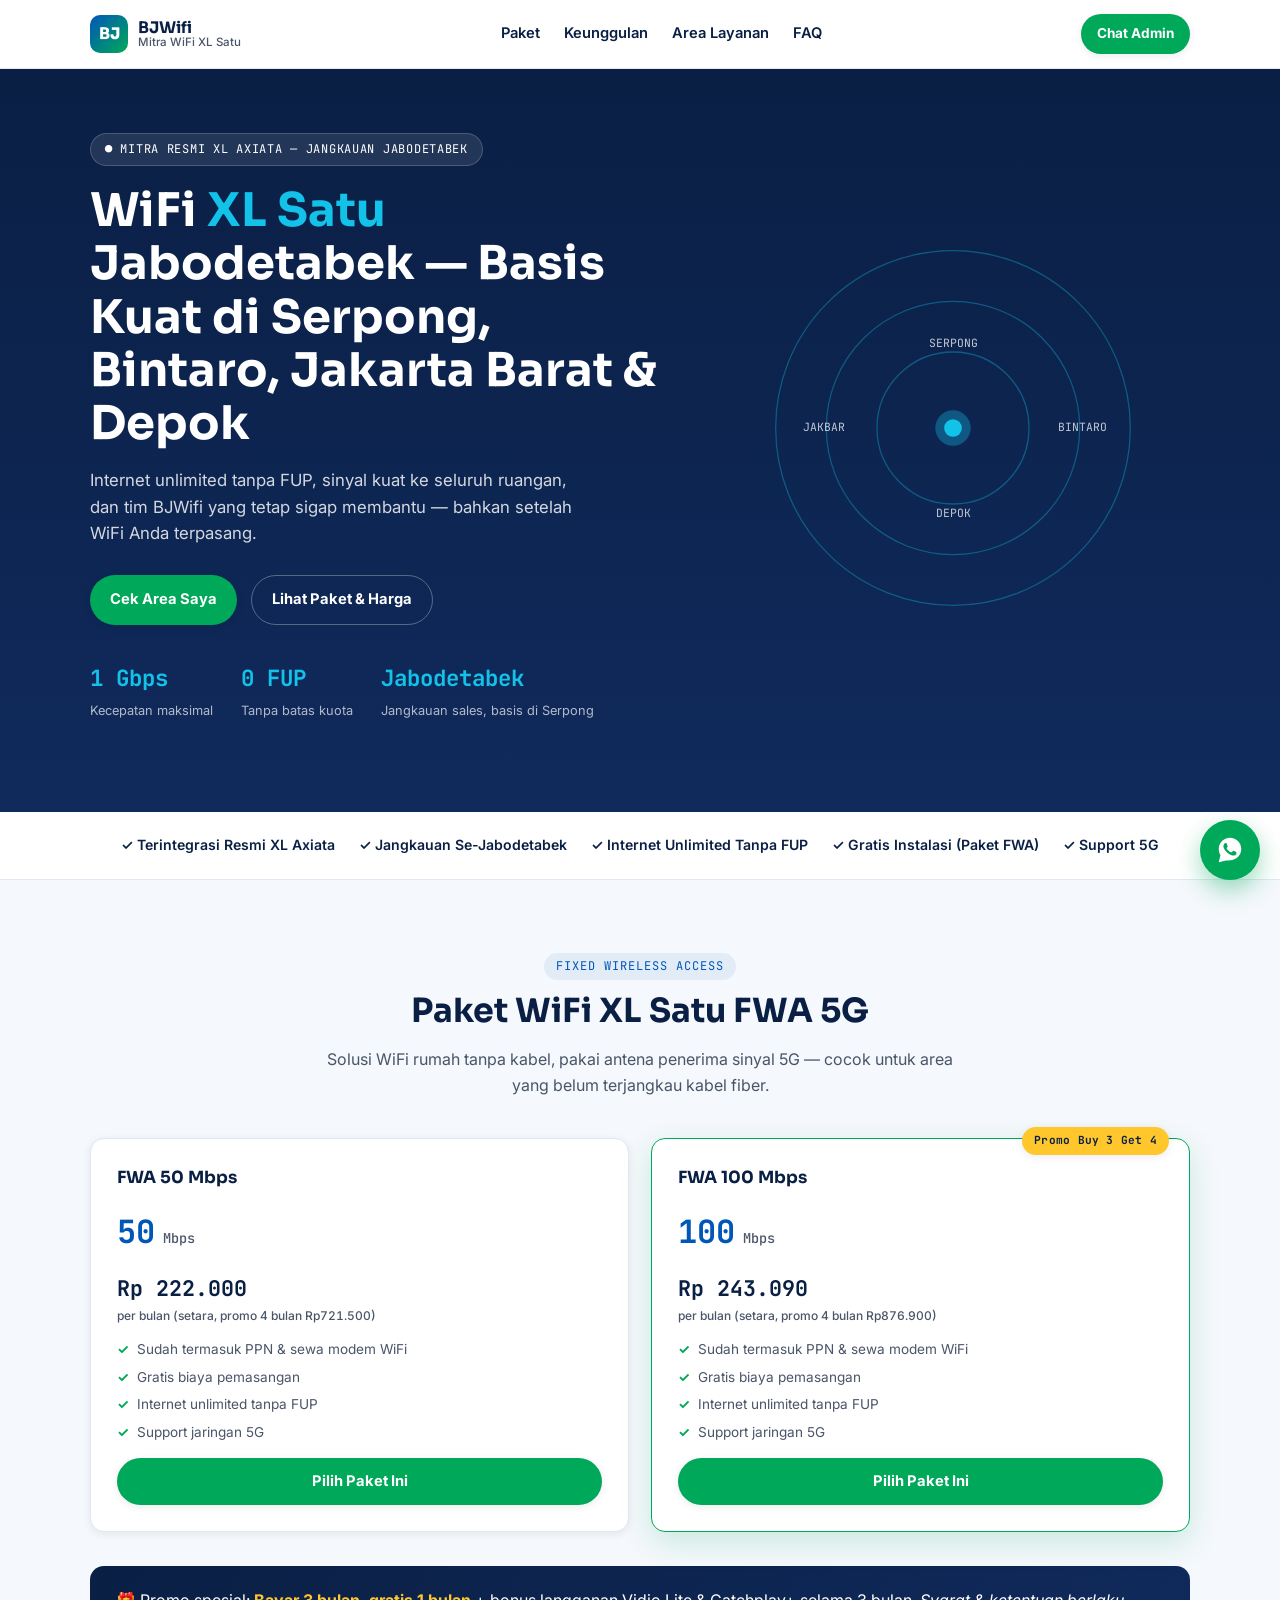
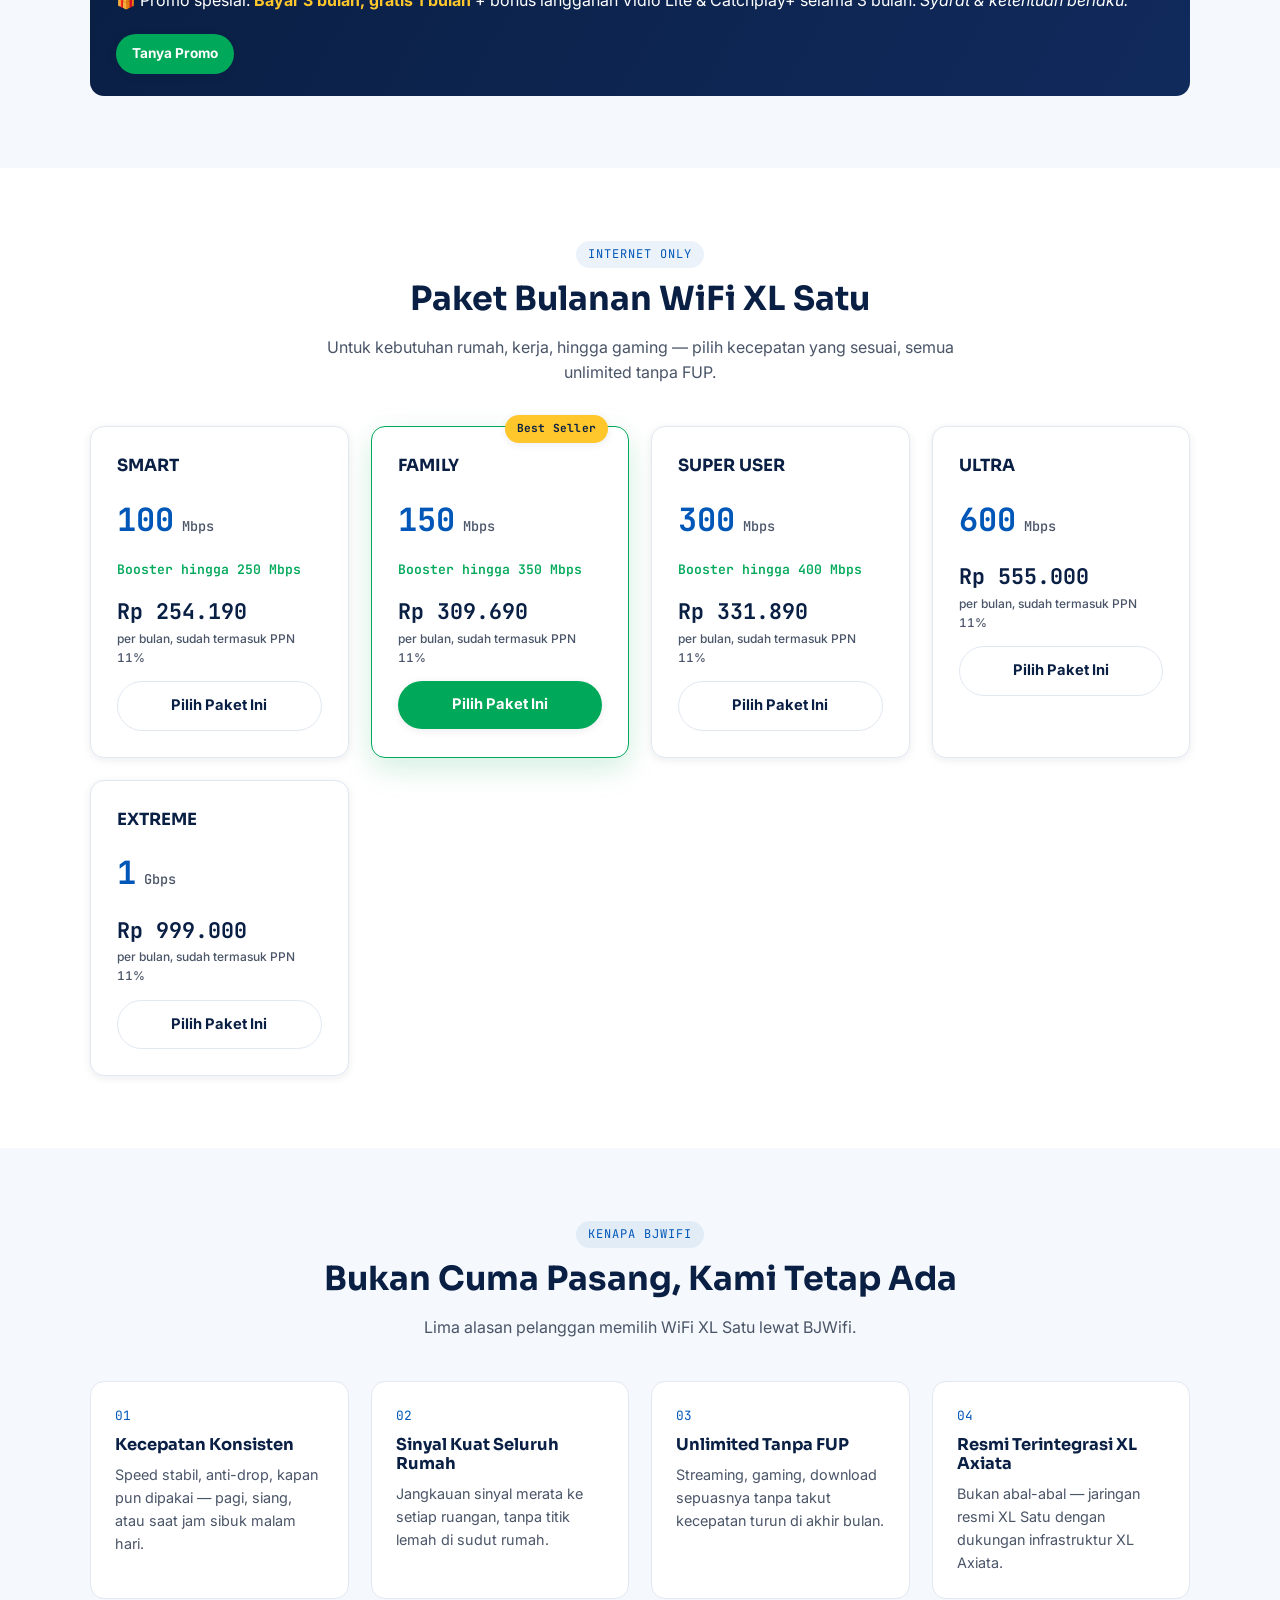
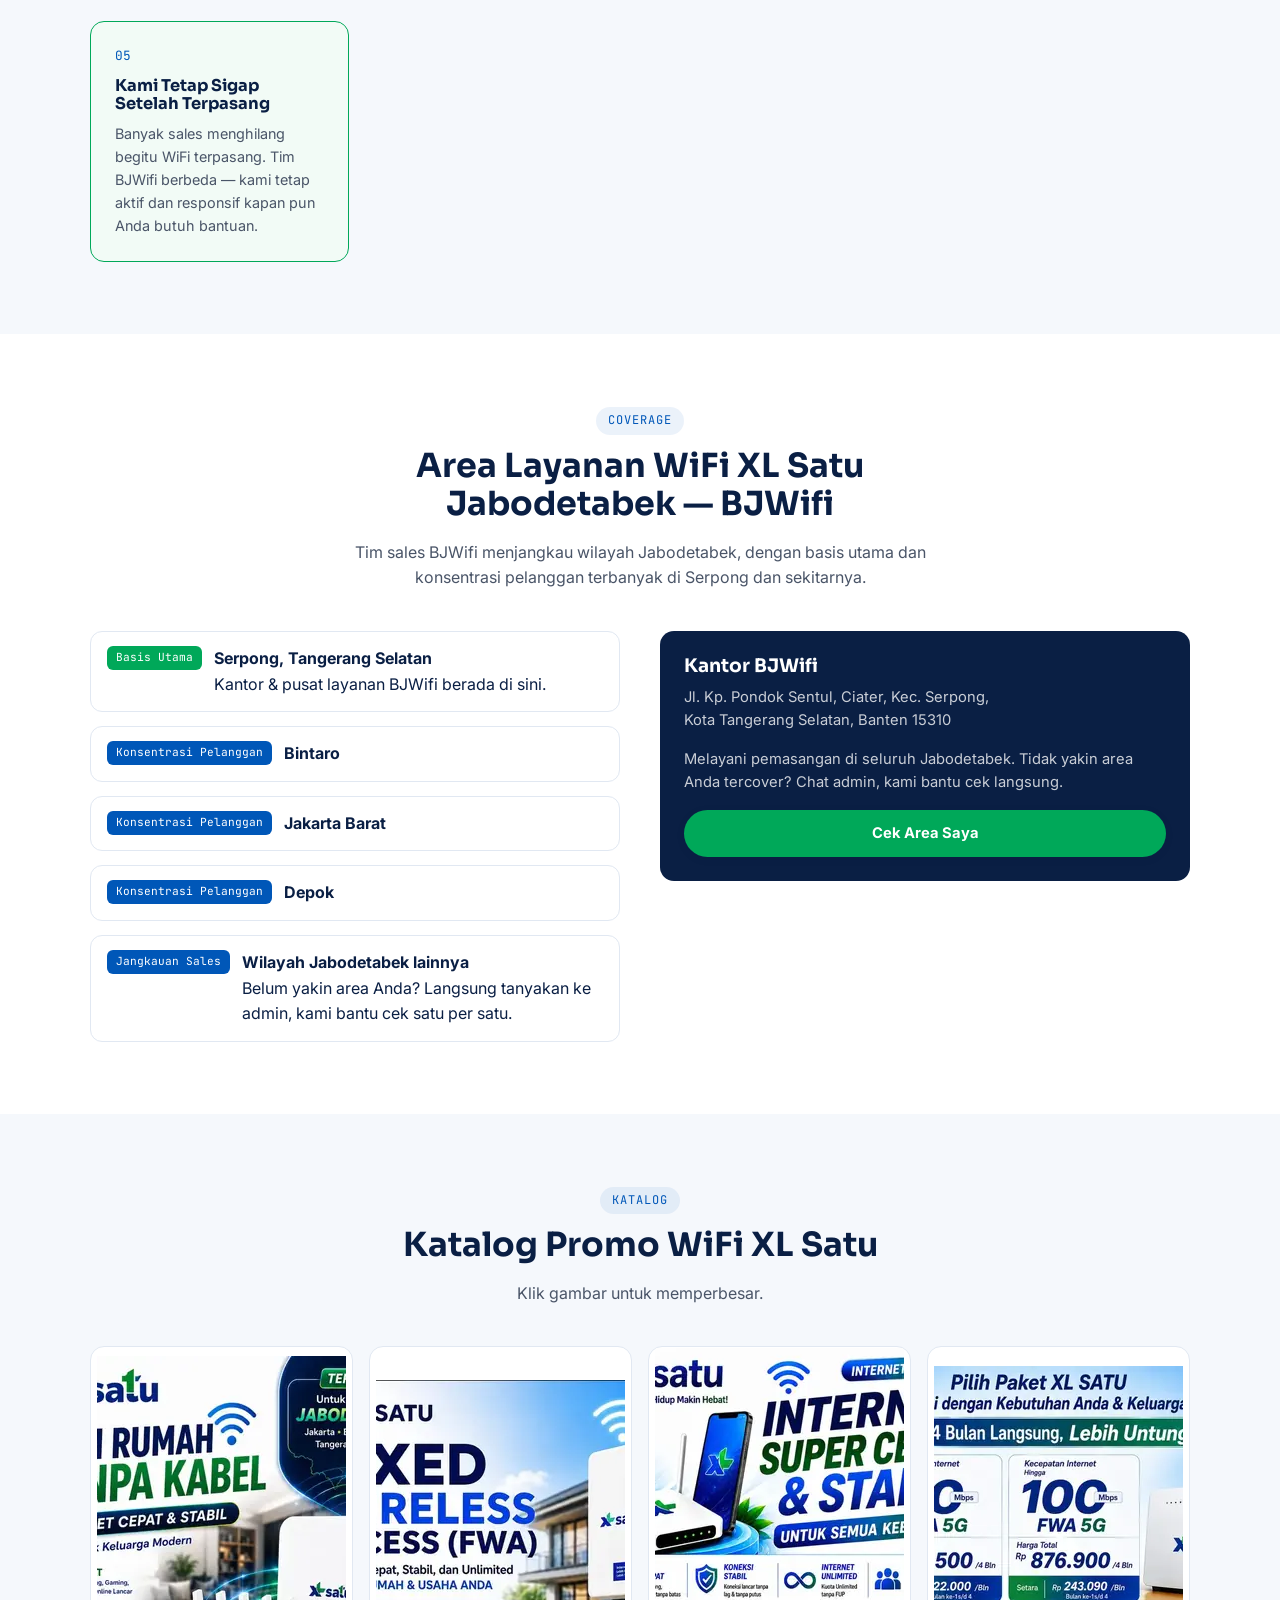
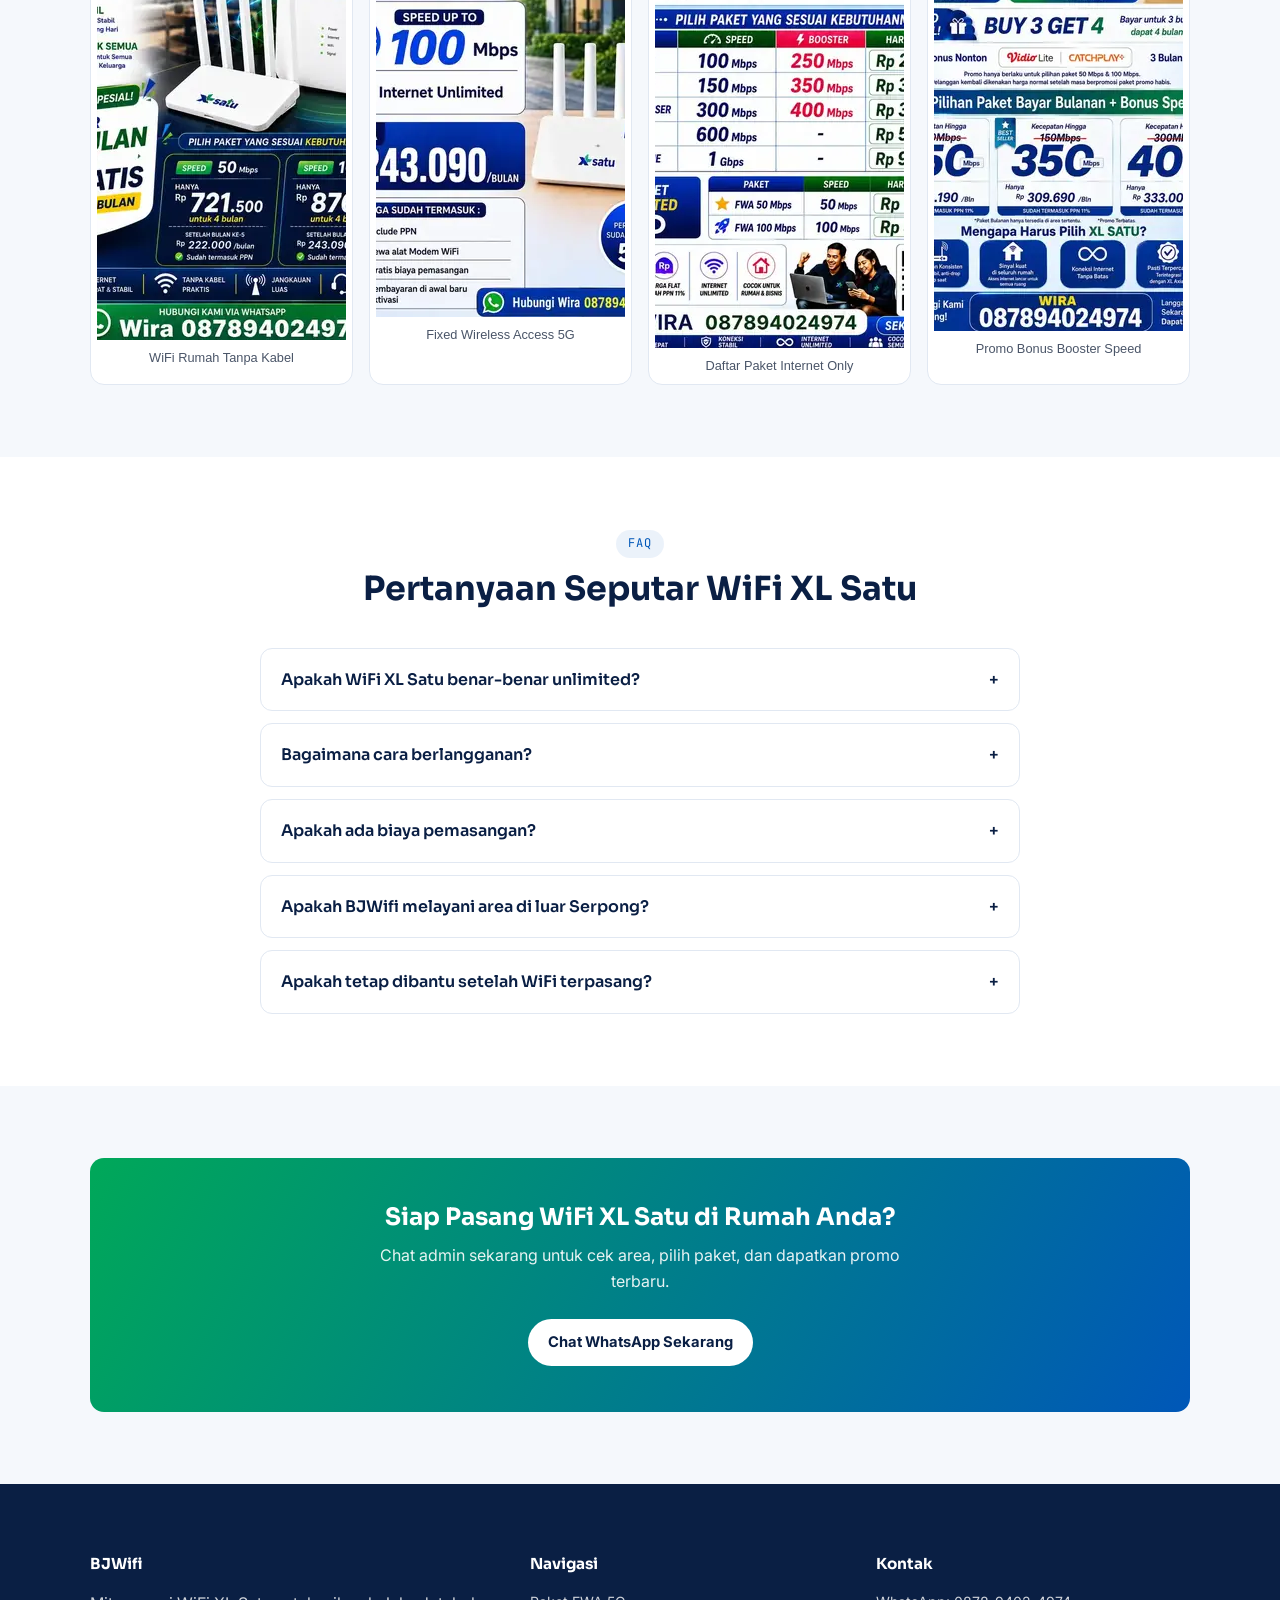
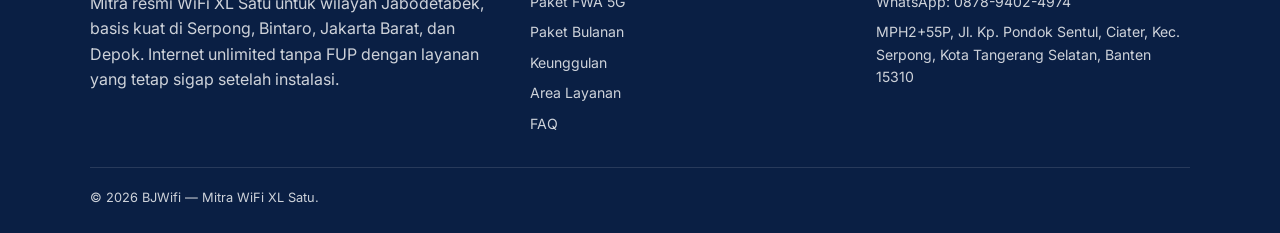
==== index.html @ 4e4ac4fa "Initial deploy to GitHub Pages" ====
<!DOCTYPE html>
<html lang="id">
<head>
<meta charset="UTF-8">
<meta name="viewport" content="width=device-width, initial-scale=1.0, viewport-fit=cover">
<title>WiFi XL Satu Jabodetabek | BJWifi Resmi - Serpong, Bintaro, Jakarta Barat, Depok</title>

<!-- PWA / Offline-first -->
<link rel="manifest" href="manifest.webmanifest">
<meta name="theme-color" content="#0A1F44">
<link rel="icon" href="favicon.ico" sizes="any">
<link rel="apple-touch-icon" href="assets/img/icons/apple-touch-icon.png">
<meta name="mobile-web-app-capable" content="yes">
<meta name="apple-mobile-web-app-capable" content="yes">
<meta name="apple-mobile-web-app-status-bar-style" content="black-translucent">
<meta name="apple-mobile-web-app-title" content="BJWifi">
<meta name="description" content="Pasang WiFi XL Satu resmi se-Jabodetabek, basis kuat di Serpong, Bintaro, Jakarta Barat & Depok. Internet unlimited tanpa FUP, gratis instalasi, mulai Rp222rb/bulan. Chat admin sekarang.">
<link rel="canonical" href="https://TODO-ISI-DOMAIN-ANDA.id/">

<!-- Open Graph -->
<meta property="og:type" content="website">
<meta property="og:title" content="WiFi XL Satu Jabodetabek | BJWifi Resmi">
<meta property="og:description" content="Internet rumah XL Satu unlimited tanpa FUP, sinyal kuat, gratis instalasi. Mitra resmi melayani Jabodetabek, basis kuat di Serpong, Bintaro, Jakarta Barat & Depok.">
<meta property="og:url" content="https://TODO-ISI-DOMAIN-ANDA.id/">
<meta property="og:image" content="https://TODO-ISI-DOMAIN-ANDA.id/assets/img/produk/wifi-rumah-tanpa-kabel.webp">
<meta property="og:locale" content="id_ID">
<meta name="twitter:card" content="summary_large_image">

<link rel="preconnect" href="https://fonts.googleapis.com">
<link rel="preconnect" href="https://fonts.gstatic.com" crossorigin>
<link href="https://fonts.googleapis.com/css2?family=Sora:wght@600;700;800&family=Inter:wght@400;500;600;700&family=JetBrains+Mono:wght@500;700&display=swap" rel="stylesheet">
<link rel="stylesheet" href="assets/css/style.css">

<!-- JSON-LD: LocalBusiness -->
<script type="application/ld+json">
{
  "@context": "https://schema.org",
  "@type": "LocalBusiness",
  "name": "BJWifi - WiFi XL Satu",
  "image": "https://TODO-ISI-DOMAIN-ANDA.id/assets/img/produk/wifi-rumah-tanpa-kabel.webp",
  "telephone": "+6287894024974",
  "priceRange": "Rp222.000 - Rp999.000",
  "address": {
    "@type": "PostalAddress",
    "streetAddress": "Jl. Kp. Pondok Sentul, Ciater, Kec. Serpong",
    "addressLocality": "Kota Tangerang Selatan",
    "addressRegion": "Banten",
    "postalCode": "15310",
    "addressCountry": "ID"
  },
  "areaServed": ["Jabodetabek", "Serpong", "Bintaro", "Jakarta Barat", "Depok"],
  "url": "https://TODO-ISI-DOMAIN-ANDA.id/"
}
</script>

<!-- JSON-LD: FAQPage -->
<script type="application/ld+json">
{
  "@context": "https://schema.org",
  "@type": "FAQPage",
  "mainEntity": [
    {
      "@type": "Question",
      "name": "Apakah WiFi XL Satu benar-benar unlimited?",
      "acceptedAnswer": { "@type": "Answer", "text": "Ya, semua paket WiFi XL Satu dari BJWifi tidak memiliki batasan kuota (FUP). Kecepatan tetap konsisten dari awal sampai akhir bulan." }
    },
    {
      "@type": "Question",
      "name": "Bagaimana cara berlangganan WiFi XL Satu di BJWifi?",
      "acceptedAnswer": { "@type": "Answer", "text": "Cukup klik tombol WhatsApp di halaman ini, admin kami akan bantu cek ketersediaan area dan proses pendaftaran sampai jadwal instalasi." }
    },
    {
      "@type": "Question",
      "name": "Apakah ada biaya pemasangan?",
      "acceptedAnswer": { "@type": "Answer", "text": "Untuk paket FWA 5G, biaya instalasi sudah gratis dan termasuk sewa modem WiFi. Untuk paket bulanan lainnya, silakan tanyakan promo terbaru ke admin." }
    },
    {
      "@type": "Question",
      "name": "Apakah BJWifi melayani area di luar Serpong?",
      "acceptedAnswer": { "@type": "Answer", "text": "Ya, tim sales BJWifi menjangkau wilayah Jabodetabek, dengan konsentrasi pelanggan terbanyak di Serpong, Bintaro, Jakarta Barat, dan Depok." }
    },
    {
      "@type": "Question",
      "name": "Apakah BJWifi tetap membantu setelah WiFi terpasang?",
      "acceptedAnswer": { "@type": "Answer", "text": "Ya. Berbeda dari kebiasaan umum di industri ini, tim BJWifi tetap aktif dan sigap merespons pelanggan meskipun WiFi sudah terpasang dan aktif." }
    }
  ]
}
</script>
</head>
<body>
<a href="#paket" class="skip-link">Langsung ke pilihan paket</a>

<header class="site-header">
  <div class="container header-inner">
    <a href="#top" class="brand">
      <span class="brand-mark">BJ</span>
      <span class="brand-text">BJWifi<small>Mitra WiFi XL Satu</small></span>
    </a>
    <nav class="main-nav" id="mainNav" aria-label="Navigasi utama">
      <button type="button" class="nav-close" id="navClose" aria-label="Tutup menu">✕</button>
      <a href="#paket">Paket</a>
      <a href="#keunggulan">Keunggulan</a>
      <a href="#area">Area Layanan</a>
      <a href="#faq">FAQ</a>
      <a class="btn btn-primary btn-sm nav-cta" href="https://wa.me/6287894024974?text=Halo%20Admin%20BJWifi%2C%20saya%20mau%20tanya-tanya%20tentang%20WiFi%20XL%20Satu" target="_blank" rel="noopener">Chat Admin</a>
    </nav>
    <a class="btn btn-primary btn-sm header-cta" href="https://wa.me/6287894024974?text=Halo%20Admin%20BJWifi%2C%20saya%20mau%20tanya-tanya%20tentang%20WiFi%20XL%20Satu" target="_blank" rel="noopener">Chat Admin</a>
    <button type="button" class="nav-toggle" id="navToggle" aria-expanded="false" aria-controls="mainNav" aria-label="Buka menu navigasi">
      <span></span><span></span><span></span>
    </button>
  </div>
  <div class="nav-backdrop" id="navBackdrop"></div>
</header>

<main id="top">

  <!-- HERO -->
  <section class="hero">
    <div class="container hero-grid">
      <div>
        <span class="hero-badge">● Mitra Resmi XL Axiata — Jangkauan Jabodetabek</span>
        <h1>WiFi <span>XL Satu</span> Jabodetabek — Basis Kuat di Serpong, Bintaro, Jakarta Barat & Depok</h1>
        <p class="lead">Internet unlimited tanpa FUP, sinyal kuat ke seluruh ruangan, dan tim BJWifi yang tetap sigap membantu — bahkan setelah WiFi Anda terpasang.</p>
        <div class="hero-cta">
          <a class="btn btn-primary" href="https://wa.me/6287894024974?text=Halo%20Admin%2C%20saya%20mau%20cek%20apakah%20alamat%20saya%20tercover%20WiFi%20XL%20Satu.%20Alamat%20saya%3A%20" target="_blank" rel="noopener">Cek Area Saya</a>
          <a class="btn btn-ghost" style="color:#fff; border-color:rgba(255,255,255,.3)" href="#paket">Lihat Paket &amp; Harga</a>
        </div>
        <div class="hero-stats">
          <div class="hero-stat"><b class="readout">1 Gbps</b><span>Kecepatan maksimal</span></div>
          <div class="hero-stat"><b class="readout">0 FUP</b><span>Tanpa batas kuota</span></div>
          <div class="hero-stat"><b class="readout">Jabodetabek</b><span>Jangkauan sales, basis di Serpong</span></div>
        </div>
      </div>
      <div class="radar-wrap" aria-hidden="true">
        <svg class="radar" viewBox="0 0 300 300">
          <circle class="ring" cx="150" cy="150" r="60"></circle>
          <circle class="ring" cx="150" cy="150" r="100"></circle>
          <circle class="ring" cx="150" cy="150" r="140"></circle>
          <circle class="pulse" cx="150" cy="150" r="14"></circle>
          <circle class="pulse delay" cx="150" cy="150" r="14"></circle>
          <circle class="dot" cx="150" cy="150" r="7"></circle>
          <text x="150" y="86" text-anchor="middle">SERPONG</text>
          <text x="252" y="152" text-anchor="middle">BINTARO</text>
          <text x="150" y="220" text-anchor="middle">DEPOK</text>
          <text x="48" y="152" text-anchor="middle">JAKBAR</text>
        </svg>
      </div>
    </div>
  </section>

  <!-- TRUST BAR -->
  <div class="trust-bar">
    <div class="container trust-inner">
      <div class="trust-item">✓ Terintegrasi Resmi XL Axiata</div>
      <div class="trust-item">✓ Jangkauan Se-Jabodetabek</div>
      <div class="trust-item">✓ Internet Unlimited Tanpa FUP</div>
      <div class="trust-item">✓ Gratis Instalasi (Paket FWA)</div>
      <div class="trust-item">✓ Support 5G</div>
    </div>
  </div>

  <!-- PAKET FWA -->
  <section class="section" id="paket">
    <div class="container">
      <div class="section-head">
        <span class="eyebrow">Fixed Wireless Access</span>
        <h2>Paket WiFi XL Satu FWA 5G</h2>
        <p>Solusi WiFi rumah tanpa kabel, pakai antena penerima sinyal 5G — cocok untuk area yang belum terjangkau kabel fiber.</p>
      </div>

      <div class="pkg-grid">
        <article class="pkg-card">
          <span class="pkg-name">FWA 50 Mbps</span>
          <div class="pkg-speed readout">50<small> Mbps</small></div>
          <div class="pkg-price readout">Rp 222.000<small>per bulan (setara, promo 4 bulan Rp721.500)</small></div>
          <ul class="pkg-list">
            <li>Sudah termasuk PPN & sewa modem WiFi</li>
            <li>Gratis biaya pemasangan</li>
            <li>Internet unlimited tanpa FUP</li>
            <li>Support jaringan 5G</li>
          </ul>
          <a class="btn btn-primary btn-block" href="https://wa.me/6287894024974?text=Halo%20Admin%2C%20bisa%20tau%20lebih%20lanjut%20tentang%20paket%20FWA%2050%20Mbps%20WiFi%20XL%20Satu%3F" target="_blank" rel="noopener">Pilih Paket Ini</a>
        </article>

        <article class="pkg-card featured">
          <span class="badge">Promo Buy 3 Get 4</span>
          <span class="pkg-name">FWA 100 Mbps</span>
          <div class="pkg-speed readout">100<small> Mbps</small></div>
          <div class="pkg-price readout">Rp 243.090<small>per bulan (setara, promo 4 bulan Rp876.900)</small></div>
          <ul class="pkg-list">
            <li>Sudah termasuk PPN & sewa modem WiFi</li>
            <li>Gratis biaya pemasangan</li>
            <li>Internet unlimited tanpa FUP</li>
            <li>Support jaringan 5G</li>
          </ul>
          <a class="btn btn-primary btn-block" href="https://wa.me/6287894024974?text=Halo%20Admin%2C%20bisa%20tau%20lebih%20lanjut%20tentang%20paket%20FWA%20100%20Mbps%20WiFi%20XL%20Satu%3F" target="_blank" rel="noopener">Pilih Paket Ini</a>
        </article>
      </div>

      <div class="promo-strip">
        <div class="promo-text">🎁 Promo spesial: <b>Bayar 3 bulan, gratis 1 bulan</b> + bonus langganan Vidio Lite &amp; Catchplay+ selama 3 bulan. <em>Syarat & ketentuan berlaku.</em></div>
        <a class="btn btn-primary btn-sm" href="https://wa.me/6287894024974?text=Halo%20Admin%2C%20saya%20mau%20tanya%20soal%20promo%20Buy%203%20Get%204%20WiFi%20XL%20Satu" target="_blank" rel="noopener">Tanya Promo</a>
      </div>
    </div>
  </section>

  <!-- PAKET BULANAN -->
  <section class="section" style="background:#fff" id="paket-bulanan">
    <div class="container">
      <div class="section-head">
        <span class="eyebrow">Internet Only</span>
        <h2>Paket Bulanan WiFi XL Satu</h2>
        <p>Untuk kebutuhan rumah, kerja, hingga gaming — pilih kecepatan yang sesuai, semua unlimited tanpa FUP.</p>
      </div>

      <div class="pkg-grid">
        <article class="pkg-card">
          <span class="pkg-name">SMART</span>
          <div class="pkg-speed readout">100<small> Mbps</small></div>
          <div class="pkg-booster readout">Booster hingga 250 Mbps</div>
          <div class="pkg-price readout">Rp 254.190<small>per bulan, sudah termasuk PPN 11%</small></div>
          <a class="btn btn-ghost btn-block" href="https://wa.me/6287894024974?text=Halo%20Admin%2C%20bisa%20tau%20lebih%20lanjut%20tentang%20paket%20SMART%20100%20Mbps%20WiFi%20XL%20Satu%3F" target="_blank" rel="noopener">Pilih Paket Ini</a>
        </article>

        <article class="pkg-card featured">
          <span class="badge">Best Seller</span>
          <span class="pkg-name">FAMILY</span>
          <div class="pkg-speed readout">150<small> Mbps</small></div>
          <div class="pkg-booster readout">Booster hingga 350 Mbps</div>
          <div class="pkg-price readout">Rp 309.690<small>per bulan, sudah termasuk PPN 11%</small></div>
          <a class="btn btn-primary btn-block" href="https://wa.me/6287894024974?text=Halo%20Admin%2C%20bisa%20tau%20lebih%20lanjut%20tentang%20paket%20FAMILY%20150%20Mbps%20WiFi%20XL%20Satu%3F" target="_blank" rel="noopener">Pilih Paket Ini</a>
        </article>

        <article class="pkg-card">
          <span class="pkg-name">SUPER USER</span>
          <div class="pkg-speed readout">300<small> Mbps</small></div>
          <div class="pkg-booster readout">Booster hingga 400 Mbps</div>
          <div class="pkg-price readout">Rp 331.890<small>per bulan, sudah termasuk PPN 11%</small></div>
          <a class="btn btn-ghost btn-block" href="https://wa.me/6287894024974?text=Halo%20Admin%2C%20bisa%20tau%20lebih%20lanjut%20tentang%20paket%20SUPER%20USER%20300%20Mbps%20WiFi%20XL%20Satu%3F" target="_blank" rel="noopener">Pilih Paket Ini</a>
        </article>

        <article class="pkg-card">
          <span class="pkg-name">ULTRA</span>
          <div class="pkg-speed readout">600<small> Mbps</small></div>
          <div class="pkg-price readout">Rp 555.000<small>per bulan, sudah termasuk PPN 11%</small></div>
          <a class="btn btn-ghost btn-block" href="https://wa.me/6287894024974?text=Halo%20Admin%2C%20bisa%20tau%20lebih%20lanjut%20tentang%20paket%20ULTRA%20600%20Mbps%20WiFi%20XL%20Satu%3F" target="_blank" rel="noopener">Pilih Paket Ini</a>
        </article>

        <article class="pkg-card">
          <span class="pkg-name">EXTREME</span>
          <div class="pkg-speed readout">1<small> Gbps</small></div>
          <div class="pkg-price readout">Rp 999.000<small>per bulan, sudah termasuk PPN 11%</small></div>
          <a class="btn btn-ghost btn-block" href="https://wa.me/6287894024974?text=Halo%20Admin%2C%20bisa%20tau%20lebih%20lanjut%20tentang%20paket%20EXTREME%201%20Gbps%20WiFi%20XL%20Satu%3F" target="_blank" rel="noopener">Pilih Paket Ini</a>
        </article>
      </div>
    </div>
  </section>

  <!-- KEUNGGULAN -->
  <section class="section" id="keunggulan">
    <div class="container">
      <div class="section-head">
        <span class="eyebrow">Kenapa BJWifi</span>
        <h2>Bukan Cuma Pasang, Kami Tetap Ada</h2>
        <p>Lima alasan pelanggan memilih WiFi XL Satu lewat BJWifi.</p>
      </div>
      <div class="why-grid">
        <div class="why-card">
          <span class="why-num readout">01</span>
          <h3>Kecepatan Konsisten</h3>
          <p>Speed stabil, anti-drop, kapan pun dipakai — pagi, siang, atau saat jam sibuk malam hari.</p>
        </div>
        <div class="why-card">
          <span class="why-num readout">02</span>
          <h3>Sinyal Kuat Seluruh Rumah</h3>
          <p>Jangkauan sinyal merata ke setiap ruangan, tanpa titik lemah di sudut rumah.</p>
        </div>
        <div class="why-card">
          <span class="why-num readout">03</span>
          <h3>Unlimited Tanpa FUP</h3>
          <p>Streaming, gaming, download sepuasnya tanpa takut kecepatan turun di akhir bulan.</p>
        </div>
        <div class="why-card">
          <span class="why-num readout">04</span>
          <h3>Resmi Terintegrasi XL Axiata</h3>
          <p>Bukan abal-abal — jaringan resmi XL Satu dengan dukungan infrastruktur XL Axiata.</p>
        </div>
        <div class="why-card highlight">
          <span class="why-num readout">05</span>
          <h3>Kami Tetap Sigap Setelah Terpasang</h3>
          <p>Banyak sales menghilang begitu WiFi terpasang. Tim BJWifi berbeda — kami tetap aktif dan responsif kapan pun Anda butuh bantuan.</p>
        </div>
      </div>
    </div>
  </section>

  <!-- AREA LAYANAN -->
  <section class="section" style="background:#fff" id="area">
    <div class="container">
      <div class="section-head">
        <span class="eyebrow">Coverage</span>
        <h2>Area Layanan WiFi XL Satu Jabodetabek — BJWifi</h2>
        <p>Tim sales BJWifi menjangkau wilayah Jabodetabek, dengan basis utama dan konsentrasi pelanggan terbanyak di Serpong dan sekitarnya.</p>
      </div>
      <div class="coverage-wrap">
        <ul class="coverage-list">
          <li><span class="coverage-tag tag-primary">Basis Utama</span> <div><strong>Serpong, Tangerang Selatan</strong><br>Kantor & pusat layanan BJWifi berada di sini.</div></li>
          <li><span class="coverage-tag tag-expand">Konsentrasi Pelanggan</span> <div><strong>Bintaro</strong></div></li>
          <li><span class="coverage-tag tag-expand">Konsentrasi Pelanggan</span> <div><strong>Jakarta Barat</strong></div></li>
          <li><span class="coverage-tag tag-expand">Konsentrasi Pelanggan</span> <div><strong>Depok</strong></div></li>
          <li><span class="coverage-tag tag-expand">Jangkauan Sales</span> <div><strong>Wilayah Jabodetabek lainnya</strong><br>Belum yakin area Anda? Langsung tanyakan ke admin, kami bantu cek satu per satu.</div></li>
        </ul>
        <div class="office-card">
          <h3>Kantor BJWifi</h3>
          <p>Jl. Kp. Pondok Sentul, Ciater, Kec. Serpong,<br>Kota Tangerang Selatan, Banten 15310</p>
          <p>Melayani pemasangan di seluruh Jabodetabek. Tidak yakin area Anda tercover? Chat admin, kami bantu cek langsung.</p>
          <a class="btn btn-primary btn-block" href="https://wa.me/6287894024974?text=Halo%20Admin%2C%20saya%20mau%20cek%20apakah%20alamat%20saya%20tercover%20WiFi%20XL%20Satu.%20Alamat%20saya%3A%20" target="_blank" rel="noopener">Cek Area Saya</a>
        </div>
      </div>
    </div>
  </section>

  <!-- GALERI PROMO -->
  <section class="section" id="galeri">
    <div class="container">
      <div class="section-head">
        <span class="eyebrow">Katalog</span>
        <h2>Katalog Promo WiFi XL Satu</h2>
        <p>Klik gambar untuk memperbesar.</p>
      </div>
      <div class="gallery-grid">
        <button class="gallery-item" data-full="assets/img/produk/wifi-rumah-tanpa-kabel.webp">
          <img src="assets/img/produk/wifi-rumah-tanpa-kabel-400w.webp" srcset="assets/img/produk/wifi-rumah-tanpa-kabel-400w.webp 400w, assets/img/produk/wifi-rumah-tanpa-kabel.webp 800w" sizes="(max-width: 640px) 45vw, 260px" width="400" height="584" loading="lazy" decoding="async" alt="Promo WiFi rumah tanpa kabel XL Satu untuk area Jabodetabek">
          <div class="gallery-cap">WiFi Rumah Tanpa Kabel</div>
        </button>
        <button class="gallery-item" data-full="assets/img/produk/fwa-5g.webp">
          <img src="assets/img/produk/fwa-5g-400w.webp" srcset="assets/img/produk/fwa-5g-400w.webp 400w, assets/img/produk/fwa-5g.webp 800w" sizes="(max-width: 640px) 45vw, 260px" width="400" height="537" loading="lazy" decoding="async" alt="Paket Fixed Wireless Access 5G XL Satu kecepatan 100 Mbps">
          <div class="gallery-cap">Fixed Wireless Access 5G</div>
        </button>
        <button class="gallery-item" data-full="assets/img/produk/paket-internet-only.webp">
          <img src="assets/img/produk/paket-internet-only-400w.webp" srcset="assets/img/produk/paket-internet-only-400w.webp 400w, assets/img/produk/paket-internet-only.webp 800w" sizes="(max-width: 640px) 45vw, 260px" width="400" height="600" loading="lazy" decoding="async" alt="Daftar paket internet only XL Satu Smart Family Super User Ultra Extreme">
          <div class="gallery-cap">Daftar Paket Internet Only</div>
        </button>
        <button class="gallery-item" data-full="assets/img/produk/paket-bulanan-bonus-speed.webp">
          <img src="assets/img/produk/paket-bulanan-bonus-speed-400w.webp" srcset="assets/img/produk/paket-bulanan-bonus-speed-400w.webp 400w, assets/img/produk/paket-bulanan-bonus-speed.webp 800w" sizes="(max-width: 640px) 45vw, 260px" width="400" height="565" loading="lazy" decoding="async" alt="Promo paket bulanan XL Satu dengan bonus booster kecepatan">
          <div class="gallery-cap">Promo Bonus Booster Speed</div>
        </button>
      </div>
    </div>
  </section>

  <!-- FAQ -->
  <section class="section" style="background:#fff" id="faq">
    <div class="container">
      <div class="section-head">
        <span class="eyebrow">FAQ</span>
        <h2>Pertanyaan Seputar WiFi XL Satu</h2>
      </div>
      <div class="faq-list">
        <details class="faq-item">
          <summary class="faq-q">Apakah WiFi XL Satu benar-benar unlimited? <span class="icon">+</span></summary>
          <div class="faq-a">Ya, semua paket WiFi XL Satu dari BJWifi tidak memiliki batasan kuota (FUP). Kecepatan tetap konsisten dari awal sampai akhir masa aktif bulanan.</div>
        </details>
        <details class="faq-item">
          <summary class="faq-q">Bagaimana cara berlangganan? <span class="icon">+</span></summary>
          <div class="faq-a">Klik tombol WhatsApp di halaman ini, admin kami akan bantu cek ketersediaan area, jelaskan paket yang sesuai, sampai jadwalkan instalasi.</div>
        </details>
        <details class="faq-item">
          <summary class="faq-q">Apakah ada biaya pemasangan? <span class="icon">+</span></summary>
          <div class="faq-a">Untuk paket FWA 5G, biaya instalasi gratis dan sudah termasuk sewa modem WiFi. Untuk paket lain, tanyakan promo terbaru langsung ke admin.</div>
        </details>
        <details class="faq-item">
          <summary class="faq-q">Apakah BJWifi melayani area di luar Serpong? <span class="icon">+</span></summary>
          <div class="faq-a">Ya. Tim sales BJWifi menjangkau wilayah Jabodetabek, dengan konsentrasi pelanggan terbanyak di Serpong, Bintaro, Jakarta Barat, dan Depok. Untuk area lain, silakan konfirmasi ke admin agar kami cek ketersediaannya.</div>
        </details>
        <details class="faq-item">
          <summary class="faq-q">Apakah tetap dibantu setelah WiFi terpasang? <span class="icon">+</span></summary>
          <div class="faq-a">Tentu. Tim BJWifi tetap aktif dan sigap merespons kapan pun pelanggan butuh bantuan, meskipun WiFi sudah terpasang dan aktif lama.</div>
        </details>
      </div>
    </div>
  </section>

  <!-- FINAL CTA -->
  <section class="section">
    <div class="container">
      <div class="final-cta">
        <h2>Siap Pasang WiFi XL Satu di Rumah Anda?</h2>
        <p>Chat admin sekarang untuk cek area, pilih paket, dan dapatkan promo terbaru.</p>
        <a class="btn" style="background:#fff; color:var(--navy);" href="https://wa.me/6287894024974?text=Halo%20Admin%20BJWifi%2C%20saya%20mau%20tanya-tanya%20tentang%20WiFi%20XL%20Satu" target="_blank" rel="noopener">Chat WhatsApp Sekarang</a>
      </div>
    </div>
  </section>

</main>

<footer class="site-footer">
  <div class="container">
    <div class="footer-grid">
      <div>
        <h4>BJWifi</h4>
        <p>Mitra resmi WiFi XL Satu untuk wilayah Jabodetabek, basis kuat di Serpong, Bintaro, Jakarta Barat, dan Depok. Internet unlimited tanpa FUP dengan layanan yang tetap sigap setelah instalasi.</p>
      </div>
      <div>
        <h4>Navigasi</h4>
        <ul>
          <li><a href="#paket">Paket FWA 5G</a></li>
          <li><a href="#paket-bulanan">Paket Bulanan</a></li>
          <li><a href="#keunggulan">Keunggulan</a></li>
          <li><a href="#area">Area Layanan</a></li>
          <li><a href="#faq">FAQ</a></li>
        </ul>
      </div>
      <div>
        <h4>Kontak</h4>
        <ul>
          <li>WhatsApp: <a href="https://wa.me/6287894024974" target="_blank" rel="noopener">0878-9402-4974</a></li>
          <li>MPH2+55P, Jl. Kp. Pondok Sentul, Ciater, Kec. Serpong, Kota Tangerang Selatan, Banten 15310</li>
        </ul>
      </div>
    </div>
    <div class="footer-bottom">
      <span>© 2026 BJWifi — Mitra WiFi XL Satu.</span>
    </div>
  </div>
</footer>

<a class="fab-wa" href="https://wa.me/6287894024974?text=Halo%20Admin%20BJWifi%2C%20saya%20mau%20tanya-tanya%20tentang%20WiFi%20XL%20Satu" target="_blank" rel="noopener" aria-label="Chat WhatsApp BJWifi">
  <svg viewBox="0 0 32 32" width="30" height="30" aria-hidden="true" focusable="false">
    <path fill="currentColor" d="M16.004 3C9.377 3 4 8.373 4 15c0 2.373.66 4.59 1.81 6.48L4 29l7.72-1.77A11.93 11.93 0 0 0 16.004 27C22.63 27 28 21.627 28 15S22.63 3 16.004 3Zm7.02 17.14c-.29.82-1.44 1.5-2.36 1.7-.63.13-1.45.24-4.21-.9-3.54-1.47-5.82-5.06-6-5.3-.18-.24-1.44-1.92-1.44-3.67 0-1.75.9-2.6 1.23-2.96.29-.32.63-.4.84-.4.21 0 .42.002.6.01.2.01.46-.08.72.55.29.7.98 2.4 1.06 2.58.08.18.14.39.03.63-.11.24-.17.39-.34.6-.17.2-.35.45-.5.6-.17.17-.35.36-.15.7.2.34.9 1.48 1.93 2.4 1.33 1.18 2.44 1.55 2.79 1.72.35.17.55.15.75-.09.2-.24.85-.99 1.08-1.33.23-.34.46-.28.77-.17.31.11 1.98.94 2.32 1.11.34.17.56.26.64.4.08.15.08.86-.22 1.68Z"/>
  </svg>
</a>

<div class="lightbox" id="lightbox">
  <button class="lightbox-close" id="lightboxClose" aria-label="Tutup">✕</button>
  <img id="lightboxImg" src="" alt="">
</div>

<script src="assets/js/main.js" defer></script>
</body>
</html>
---- assets/css/style.css ----
/* =========================================================
   BJWifi — WiFi XL Satu | style.css
   Token system:
   Color   : Navy Ink #0A1F44, XL Blue #0057B8, XL Green #00A859,
             Signal Cyan #12C2E9, Promo Gold #FFC72C, Paper #F5F8FC
   Type    : Display = Sora, Body = Inter, Readout(angka) = JetBrains Mono
   Layout  : Hero split (copy kiri + radar-coverage kanan), card grid untuk paket
   Signature: "Radar Cakupan" SVG di hero + angka kecepatan/harga selalu
              pakai font mono tabular agar terasa seperti readout perangkat jaringan
   ========================================================= */

:root{
  --navy: #0A1F44;
  --navy-2: #102a5c;
  --blue: #0057B8;
  --green: #00A859;
  --cyan: #12C2E9;
  --gold: #FFC72C;
  --paper: #F5F8FC;
  --white: #FFFFFF;
  --ink-soft: #4A5568;
  --line: #E1E8F2;

  --font-display: 'Sora', system-ui, sans-serif;
  --font-body: 'Inter', system-ui, sans-serif;
  --font-mono: 'JetBrains Mono', ui-monospace, SFMono-Regular, monospace;

  --radius: 14px;
  --shadow-sm: 0 2px 8px rgba(10,31,68,0.08);
  --shadow-md: 0 8px 24px rgba(10,31,68,0.12);
  --container: 1140px;
}

*{ box-sizing: border-box; }
html{ scroll-behavior: smooth; overflow-x: hidden; }
body{ overflow-x: hidden; }
@media (prefers-reduced-motion: reduce){
  html{ scroll-behavior: auto; }
  *{ animation-duration: 0.001ms !important; animation-iteration-count: 1 !important; transition-duration: 0.001ms !important; }
}

body{
  margin:0;
  font-family: var(--font-body);
  color: var(--navy);
  background: var(--paper);
  line-height: 1.6;
  -webkit-font-smoothing: antialiased;
}

img{ max-width:100%; display:block; }
a{ color: inherit; text-decoration: none; }
h1,h2,h3{ font-family: var(--font-display); line-height: 1.15; margin:0 0 .5em; color: var(--navy); }
p{ margin:0 0 1em; }
.readout{ font-family: var(--font-mono); font-variant-numeric: tabular-nums; }

.container{ max-width: var(--container); margin: 0 auto; padding: 0 20px; }
.section{ padding: 72px 0; }
.section-head{ max-width: 640px; margin: 0 auto 40px; text-align:center; }
.eyebrow{
  display:inline-block; font-family: var(--font-mono); font-size:.75rem; letter-spacing:.08em;
  text-transform:uppercase; color: var(--blue); background: rgba(0,87,184,0.08);
  padding: 4px 12px; border-radius: 999px; margin-bottom: 12px;
}
.section-head h2{ font-size: clamp(1.6rem, 2.6vw, 2.2rem); }
.section-head p{ color: var(--ink-soft); }

/* ---------- Skip link / a11y ---------- */
.skip-link{
  position:absolute; left:-999px; top:auto;
  background:var(--navy); color:#fff; padding:10px 16px; border-radius:8px; z-index:999;
}
.skip-link:focus{ left:16px; top:16px; }

:focus-visible{ outline: 3px solid var(--cyan); outline-offset: 2px; }

/* ---------- Header ---------- */
.site-header{
  position: sticky; top:0; z-index:50;
  background: rgba(255,255,255,0.92); backdrop-filter: blur(8px);
  border-bottom: 1px solid var(--line);
}
.header-inner{ display:flex; align-items:center; justify-content:space-between; padding: 14px 20px; }
.brand{ display:flex; align-items:center; gap:10px; font-family: var(--font-display); font-weight:700; }
.brand-mark{
  width:38px; height:38px; border-radius:10px;
  background: linear-gradient(135deg, var(--blue), var(--green));
  display:flex; align-items:center; justify-content:center; color:#fff; font-weight:800;
}
.brand-text{ display:flex; flex-direction:column; line-height:1.1; }
.brand-text small{ font-family: var(--font-body); font-weight:500; color: var(--ink-soft); font-size:.72rem; }

.main-nav{ display:flex; align-items:center; gap:24px; }
.main-nav a{ font-size:.92rem; font-weight:600; color: var(--navy); }
.main-nav a:hover{ color: var(--blue); }
.main-nav .nav-cta{ display:none; }
.nav-close{ display:none; }

.header-cta{ display:inline-flex; }
.nav-backdrop{ display:none; }

.nav-toggle{
  display:none; flex-direction:column; justify-content:center; align-items:center; gap:5px;
  width:44px; height:44px; padding:0; border:1.5px solid var(--line); border-radius:10px;
  background:#fff; cursor:pointer; flex:none;
}
.nav-toggle span{ display:block; width:20px; height:2px; background: var(--navy); border-radius:2px; transition: transform .2s ease, opacity .2s ease; }
.nav-toggle.is-open span:nth-child(1){ transform: translateY(7px) rotate(45deg); }
.nav-toggle.is-open span:nth-child(2){ opacity:0; }
.nav-toggle.is-open span:nth-child(3){ transform: translateY(-7px) rotate(-45deg); }

.btn{
  display:inline-flex; align-items:center; gap:8px; justify-content:center;
  font-weight:700; font-size:.92rem; padding: 12px 20px; border-radius: 999px;
  border: none; cursor:pointer; transition: transform .15s ease, box-shadow .15s ease;
}
.btn:hover{ transform: translateY(-1px); }
.btn-primary{ background: var(--green); color:#fff; box-shadow: var(--shadow-sm); }
.btn-primary:hover{ box-shadow: var(--shadow-md); }
.btn-ghost{ background: transparent; color: var(--navy); border: 1.5px solid var(--line); }
.btn-block{ width:100%; }
.btn-sm{ padding:9px 16px; font-size:.85rem; }

/* ---------- Hero ---------- */
.hero{
  background: linear-gradient(180deg, var(--navy) 0%, var(--navy-2) 100%);
  color: #fff; padding: 64px 0 90px; position:relative; overflow:hidden;
}
.hero-grid{ display:grid; grid-template-columns: 1.1fr 0.9fr; gap:48px; align-items:center; }
.hero-badge{
  display:inline-flex; align-items:center; gap:8px; font-family: var(--font-mono); font-size:.75rem;
  letter-spacing:.06em; text-transform:uppercase; background: rgba(255,255,255,0.1);
  border:1px solid rgba(255,255,255,0.18); padding:6px 14px; border-radius:999px; margin-bottom:18px;
}
.hero h1{ color:#fff; font-size: clamp(2rem, 4vw, 2.9rem); margin-bottom:16px; }
.hero h1 span{ color: var(--cyan); }
.hero p.lead{ color: rgba(255,255,255,0.82); font-size:1.05rem; max-width: 46ch; }
.hero-cta{ display:flex; gap:14px; margin-top:28px; flex-wrap:wrap; }
.hero-stats{ display:flex; gap:28px; margin-top:36px; flex-wrap:wrap; }
.hero-stat b{ display:block; font-family: var(--font-mono); font-size:1.4rem; color: var(--cyan); }
.hero-stat span{ font-size:.8rem; color: rgba(255,255,255,0.68); }

/* Signature: radar cakupan */
.radar-wrap{ position:relative; display:flex; align-items:center; justify-content:center; }
.radar{ width:100%; max-width:380px; }
.radar circle.ring{ fill:none; stroke: rgba(18,194,233,0.35); stroke-width:1; }
.radar circle.pulse{ fill: rgba(18,194,233,0.18); transform-origin:center; animation: pulse 2.6s ease-out infinite; }
.radar circle.pulse.delay{ animation-delay:1.3s; }
@keyframes pulse{
  0%{ r:14; opacity:.9; }
  100%{ r:150; opacity:0; }
}
.radar .dot{ fill: var(--cyan); }
.radar text{ font-family: var(--font-mono); font-size:9px; fill: rgba(255,255,255,0.75); }

/* ---------- Trust bar ---------- */
.trust-bar{ background:#fff; border-bottom:1px solid var(--line); }
.trust-inner{ display:flex; flex-wrap:wrap; gap:24px; justify-content:center; padding:22px 0; }
.trust-item{ display:flex; align-items:center; gap:10px; font-size:.88rem; font-weight:600; color: var(--navy); }
.trust-item .ic{ width:20px; height:20px; flex:none; color: var(--green); }

/* ---------- Package cards ---------- */
.pkg-grid{ display:grid; grid-template-columns: repeat(auto-fit, minmax(240px,1fr)); gap:22px; }
.pkg-card{
  background:#fff; border:1px solid var(--line); border-radius: var(--radius);
  padding:26px; position:relative; box-shadow: var(--shadow-sm); display:flex; flex-direction:column; gap:14px;
}
.pkg-card.featured{ border-color: var(--green); box-shadow: 0 10px 30px rgba(0,168,89,0.18); }
.badge{
  position:absolute; top:-12px; right:20px; background: var(--gold); color: var(--navy);
  font-family: var(--font-mono); font-size:.7rem; font-weight:700; padding:5px 12px; border-radius:999px;
  letter-spacing:.02em; box-shadow: var(--shadow-sm);
}
.pkg-name{ font-family: var(--font-display); font-weight:700; font-size:1.05rem; }
.pkg-speed{ font-family: var(--font-mono); font-size:2rem; font-weight:700; color: var(--blue); }
.pkg-speed small{ font-size:.85rem; font-weight:500; color: var(--ink-soft); }
.pkg-booster{ font-size:.82rem; color: var(--green); font-weight:600; }
.pkg-price{ font-family: var(--font-mono); font-size:1.35rem; font-weight:700; }
.pkg-price small{ font-family: var(--font-body); font-size:.75rem; font-weight:500; color: var(--ink-soft); display:block; }
.pkg-list{ list-style:none; margin:0; padding:0; display:flex; flex-direction:column; gap:6px; font-size:.85rem; color: var(--ink-soft); }
.pkg-list li{ display:flex; gap:8px; align-items:flex-start; }
.pkg-list li::before{ content:"✓"; color: var(--green); font-weight:700; }

.promo-strip{
  margin-top:34px; background: linear-gradient(120deg, var(--navy), var(--navy-2));
  color:#fff; border-radius: var(--radius); padding:22px 26px; display:flex; align-items:center;
  gap:20px; flex-wrap:wrap; justify-content:space-between;
}
.promo-strip .promo-text b{ color: var(--gold); }

/* ---------- Why us ---------- */
.why-grid{ display:grid; grid-template-columns: repeat(auto-fit, minmax(220px,1fr)); gap:22px; }
.why-card{ background:#fff; border:1px solid var(--line); border-radius: var(--radius); padding:24px; }
.why-num{ font-family: var(--font-mono); color: var(--blue); font-size:.8rem; margin-bottom:10px; display:block; }
.why-card h3{ font-size:1.02rem; }
.why-card p{ font-size:.9rem; color: var(--ink-soft); margin:0; }
.why-card.highlight{ border-color: var(--green); background: #F2FBF6; }

/* ---------- Coverage ---------- */
.coverage-wrap{ display:grid; grid-template-columns: 1fr 1fr; gap:40px; align-items:start; }
.coverage-list{ list-style:none; margin:0; padding:0; display:flex; flex-direction:column; gap:14px; }
.coverage-list li{ display:flex; gap:12px; align-items:flex-start; background:#fff; border:1px solid var(--line); border-radius:12px; padding:14px 16px; }
.coverage-tag{ font-family: var(--font-mono); font-size:.7rem; padding:3px 9px; border-radius:6px; color:#fff; flex:none; }
.tag-primary{ background: var(--green); }
.tag-expand{ background: var(--blue); }
.office-card{ background: var(--navy); color:#fff; border-radius: var(--radius); padding:24px; }
.office-card h3{ color:#fff; }
.office-card p{ color: rgba(255,255,255,0.78); font-size:.92rem; }

/* ---------- Gallery ---------- */
.gallery-grid{ display:grid; grid-template-columns: repeat(auto-fit, minmax(200px,1fr)); gap:16px; }
.gallery-item{ border-radius: var(--radius); overflow:hidden; border:1px solid var(--line); cursor:zoom-in; background:#fff; }
.gallery-item img{ aspect-ratio: 3/4; object-fit:cover; width:100%; transition: transform .3s ease; }
.gallery-item:hover img{ transform: scale(1.03); }
.gallery-cap{ padding:10px 12px; font-size:.8rem; color: var(--ink-soft); }

.lightbox{
  position:fixed; inset:0; background: rgba(10,31,68,0.9); display:none;
  align-items:center; justify-content:center; z-index:200; padding:24px;
}
.lightbox.open{ display:flex; }
.lightbox img{ max-height:90vh; border-radius:10px; }
.lightbox-close{
  position:absolute; top:20px; right:24px; background:#fff; border:none; width:40px; height:40px;
  border-radius:50%; font-size:1.2rem; cursor:pointer;
}

/* ---------- FAQ ---------- */
.faq-list{ display:flex; flex-direction:column; gap:12px; max-width:760px; margin:0 auto; }
.faq-item{ background:#fff; border:1px solid var(--line); border-radius:12px; overflow:hidden; }
.faq-q{
  width:100%; text-align:left; background:none; border:none; padding:18px 20px; font-family: var(--font-display);
  font-weight:600; font-size:1rem; display:flex; justify-content:space-between; align-items:center; cursor:pointer; color: var(--navy);
}
.faq-q .icon{ font-family: var(--font-mono); transition: transform .2s ease; flex:none; margin-left:12px; }
.faq-item[open] .faq-q .icon{ transform: rotate(45deg); }
.faq-a{ padding: 0 20px 20px; color: var(--ink-soft); font-size:.94rem; }

/* ---------- Final CTA ---------- */
.final-cta{
  background: linear-gradient(120deg, var(--green), var(--blue)); color:#fff; border-radius: var(--radius);
  padding: 46px 30px; text-align:center;
}
.final-cta h2{ color:#fff; }
.final-cta p{ color: rgba(255,255,255,0.9); max-width:52ch; margin:0 auto 24px; }

/* ---------- Footer ---------- */
.site-footer{ background: var(--navy); color: rgba(255,255,255,0.8); padding: 48px 0 24px; }
.footer-grid{ display:grid; grid-template-columns: 1.3fr 1fr 1fr; gap:32px; margin-bottom:32px; }
.footer-grid h4{ color:#fff; font-family: var(--font-display); font-size:.95rem; margin-bottom:14px; }
.footer-grid ul{ list-style:none; margin:0; padding:0; display:flex; flex-direction:column; gap:8px; font-size:.88rem; }
.footer-grid a:hover{ color: var(--cyan); }
.footer-bottom{ border-top:1px solid rgba(255,255,255,0.12); padding-top:20px; font-size:.8rem; display:flex; justify-content:space-between; flex-wrap:wrap; gap:10px; }

/* ---------- Floating WA ---------- */
.fab-wa{
  position:fixed; right:20px; bottom:20px; z-index:80; background: var(--green); color:#fff;
  width:60px; height:60px; border-radius:50%; display:flex; align-items:center; justify-content:center;
  box-shadow: 0 10px 24px rgba(0,168,89,0.4); font-size:1.6rem;
}
.fab-wa:hover{ transform: translateY(-2px); }

/* ---------- Responsive ---------- */

/* Tablet (861px - 1024px): rapatkan spacing, tetap 2 kolom pada grid yang relevan */
@media (max-width: 1024px){
  .hero-grid{ gap:32px; }
  .why-grid{ grid-template-columns: repeat(2, 1fr); }
  .pkg-grid{ grid-template-columns: repeat(2, 1fr); }
}

/* Mobile & tablet kecil (<= 860px): drawer nav + tumpuk layout */
@media (max-width: 860px){
  .hero-grid{ grid-template-columns:1fr; }
  .radar-wrap{ order:-1; }
  .coverage-wrap{ grid-template-columns:1fr; }
  .footer-grid{ grid-template-columns:1fr; }

  .nav-toggle{ display:flex; }
  .header-cta{ display:none; }

  .main-nav{
    position: fixed; inset: 0 0 0 auto; top:0; right:0; height:100vh; width:min(78vw, 320px);
    background:#fff; flex-direction:column; align-items:stretch; gap:0; padding: 88px 24px 32px;
    transform: translateX(100%); visibility:hidden;
    transition: transform .25s ease, visibility 0s linear .25s;
    box-shadow: -12px 0 32px rgba(10,31,68,.18);
    overflow-y:auto; z-index:55;
  }
  .main-nav.is-open{ transform: translateX(0); visibility:visible; transition: transform .25s ease; }
  .main-nav a{ padding:16px 4px; border-bottom:1px solid var(--line); font-size:1rem; }
  .main-nav .nav-cta{ display:flex; margin-top:20px; border-bottom:none; }

  .nav-close{
    display:flex; align-items:center; justify-content:center;
    position:absolute; top:20px; right:20px; width:40px; height:40px;
    border:1.5px solid var(--line); border-radius:10px; background:#fff;
    font-size:1.1rem; line-height:1; color:var(--navy); cursor:pointer;
  }

  .nav-backdrop{
    display:block; position:fixed; inset:0; background: rgba(10,31,68,.45); z-index:50;
    opacity:0; pointer-events:none; transition: opacity .25s ease;
  }
  body.nav-open .nav-backdrop{ opacity:1; pointer-events:auto; }
  body.nav-open{ overflow:hidden; }
}

/* Mobile: perbesar target sentuh & rapikan spacing biar nyaman dipakai satu tangan */
@media (max-width: 640px){
  .section{ padding: 48px 0; }
  .hero{ padding: 40px 0 56px; }
  .hero-cta{ flex-direction:column; align-items:stretch; }
  .hero-cta .btn{ width:100%; }
  .hero-stats{ gap:18px 22px; }
  .btn{ padding:14px 20px; min-height:48px; }
  .pkg-grid{ grid-template-columns: 1fr; }
  .why-grid{ grid-template-columns: 1fr; }
  .gallery-grid{ grid-template-columns: repeat(2, 1fr); }
  .promo-strip{ flex-direction:column; align-items:stretch; text-align:center; }
  .promo-strip .btn{ width:100%; }
  .footer-bottom{ flex-direction:column; text-align:center; }
}

/* Tombol WhatsApp mengambang: hormati safe-area di iPhone (notch/home indicator) */
.fab-wa{
  right: max(20px, env(safe-area-inset-right));
  bottom: max(20px, env(safe-area-inset-bottom));
}
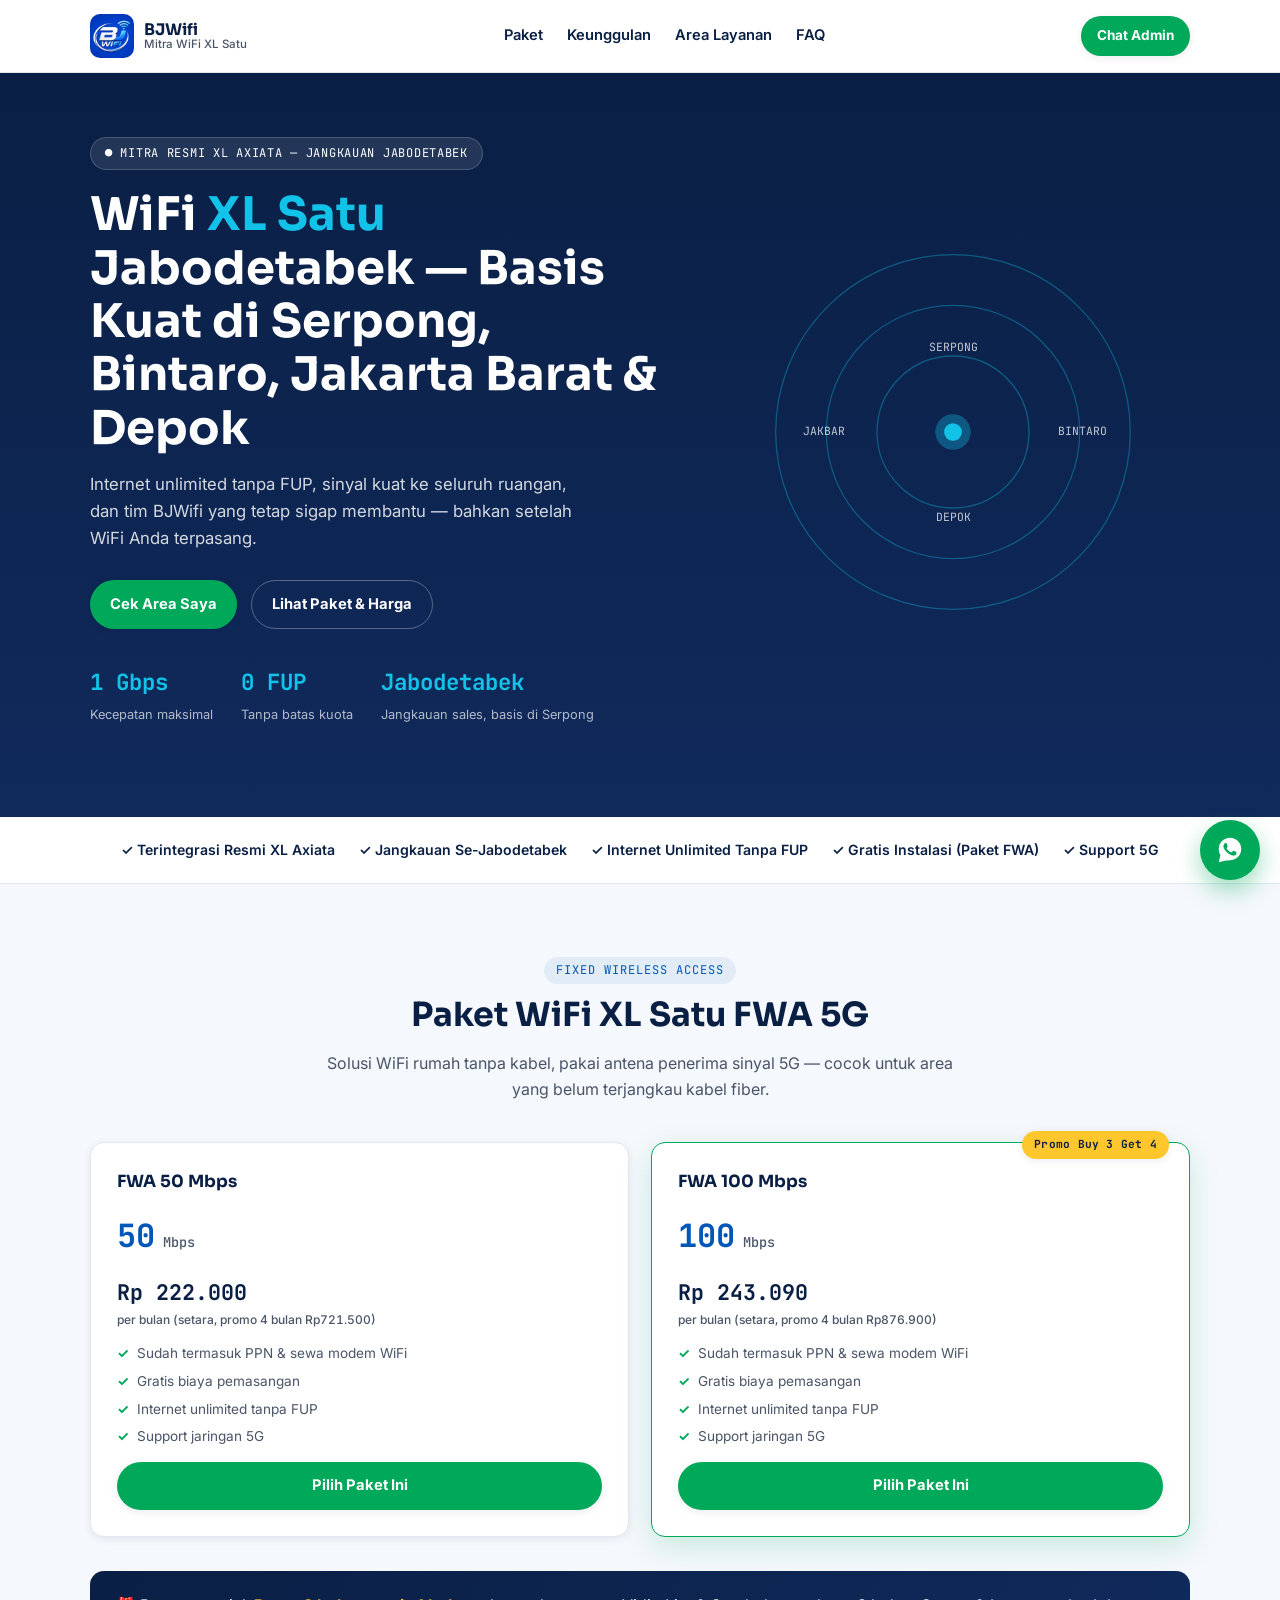
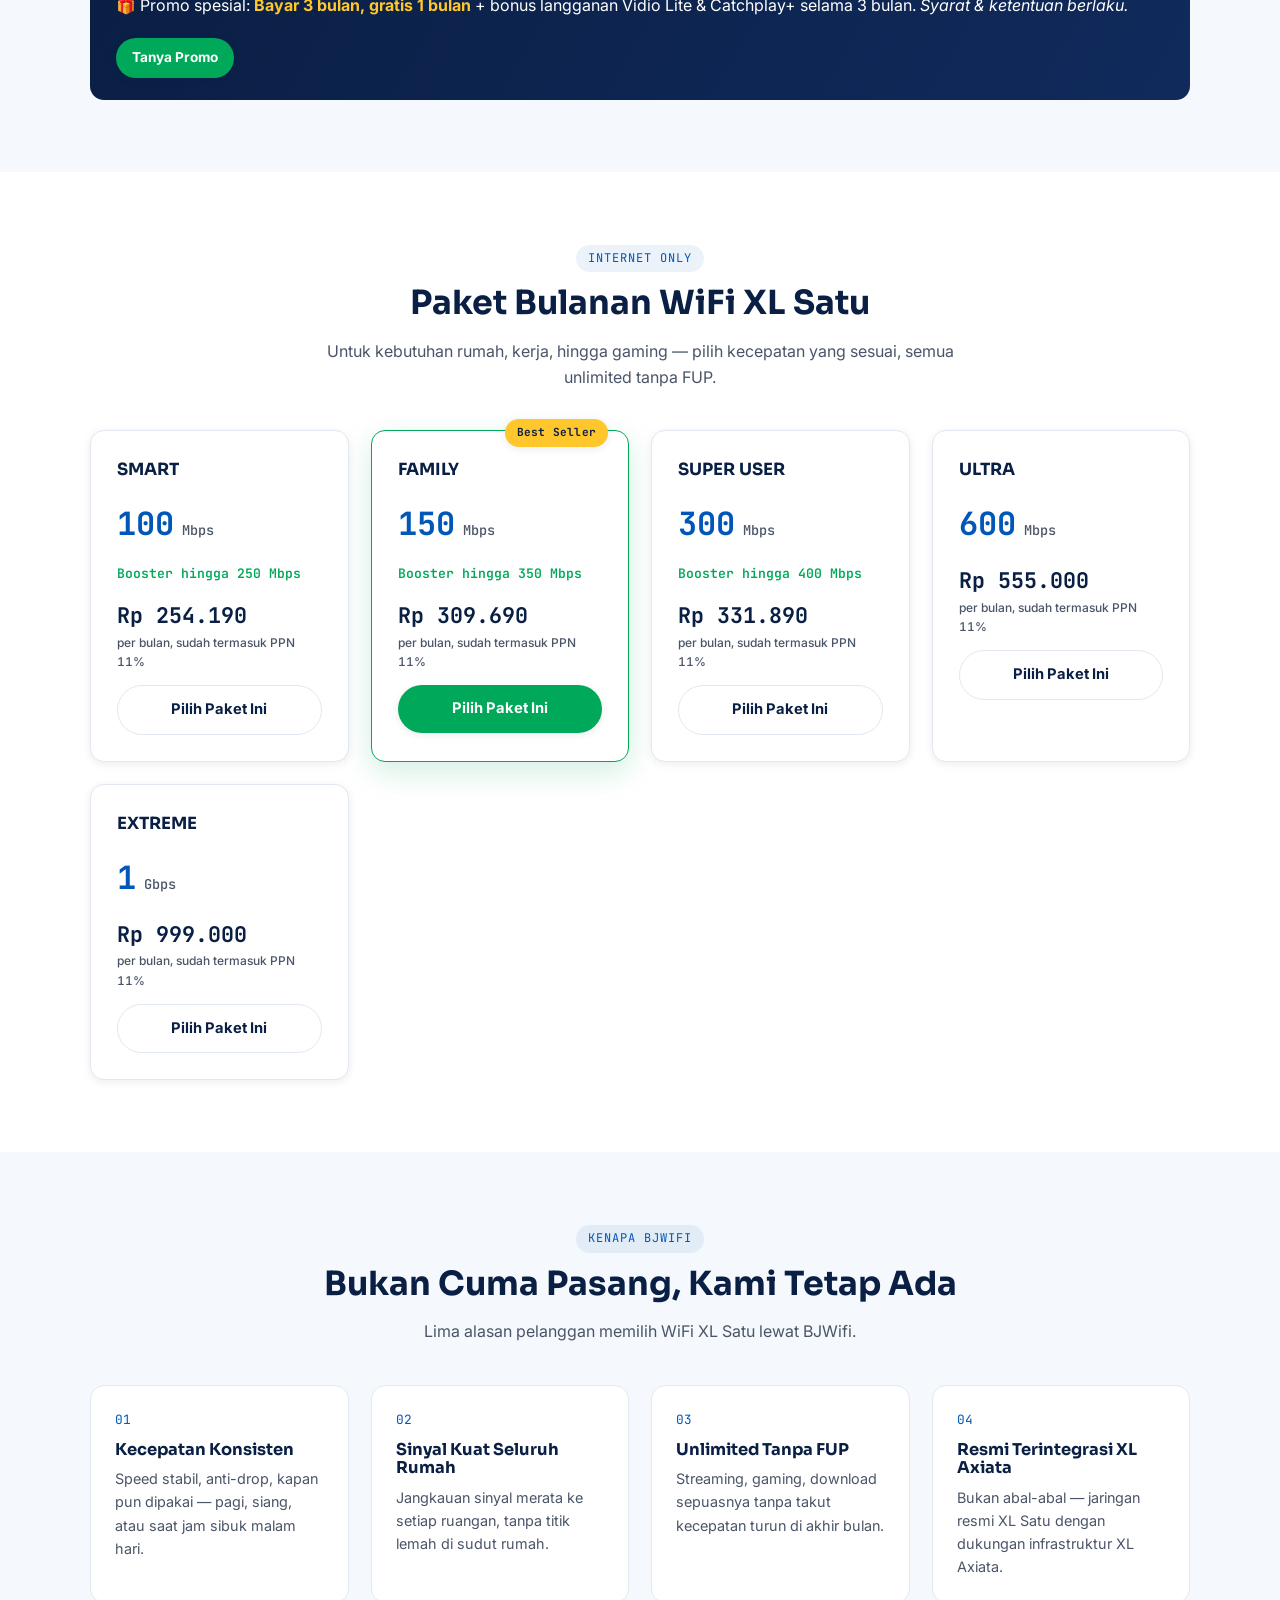
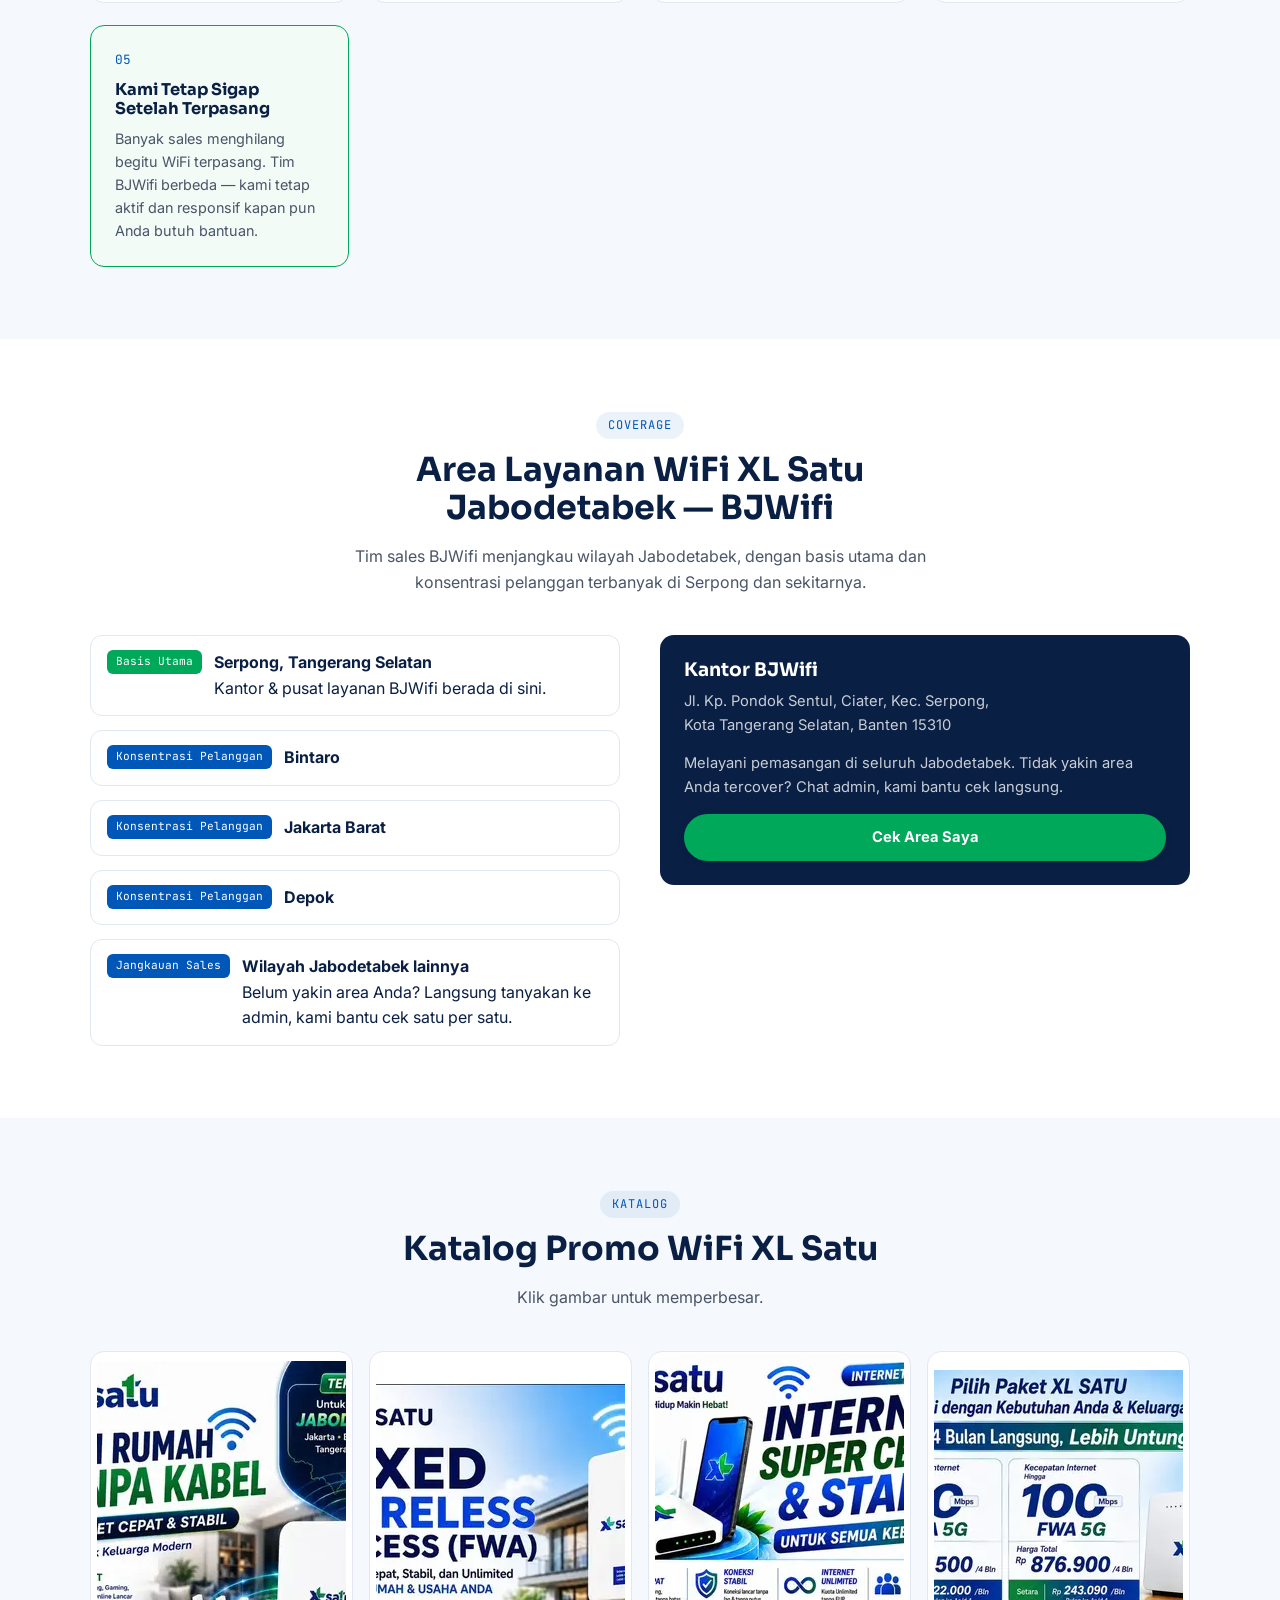
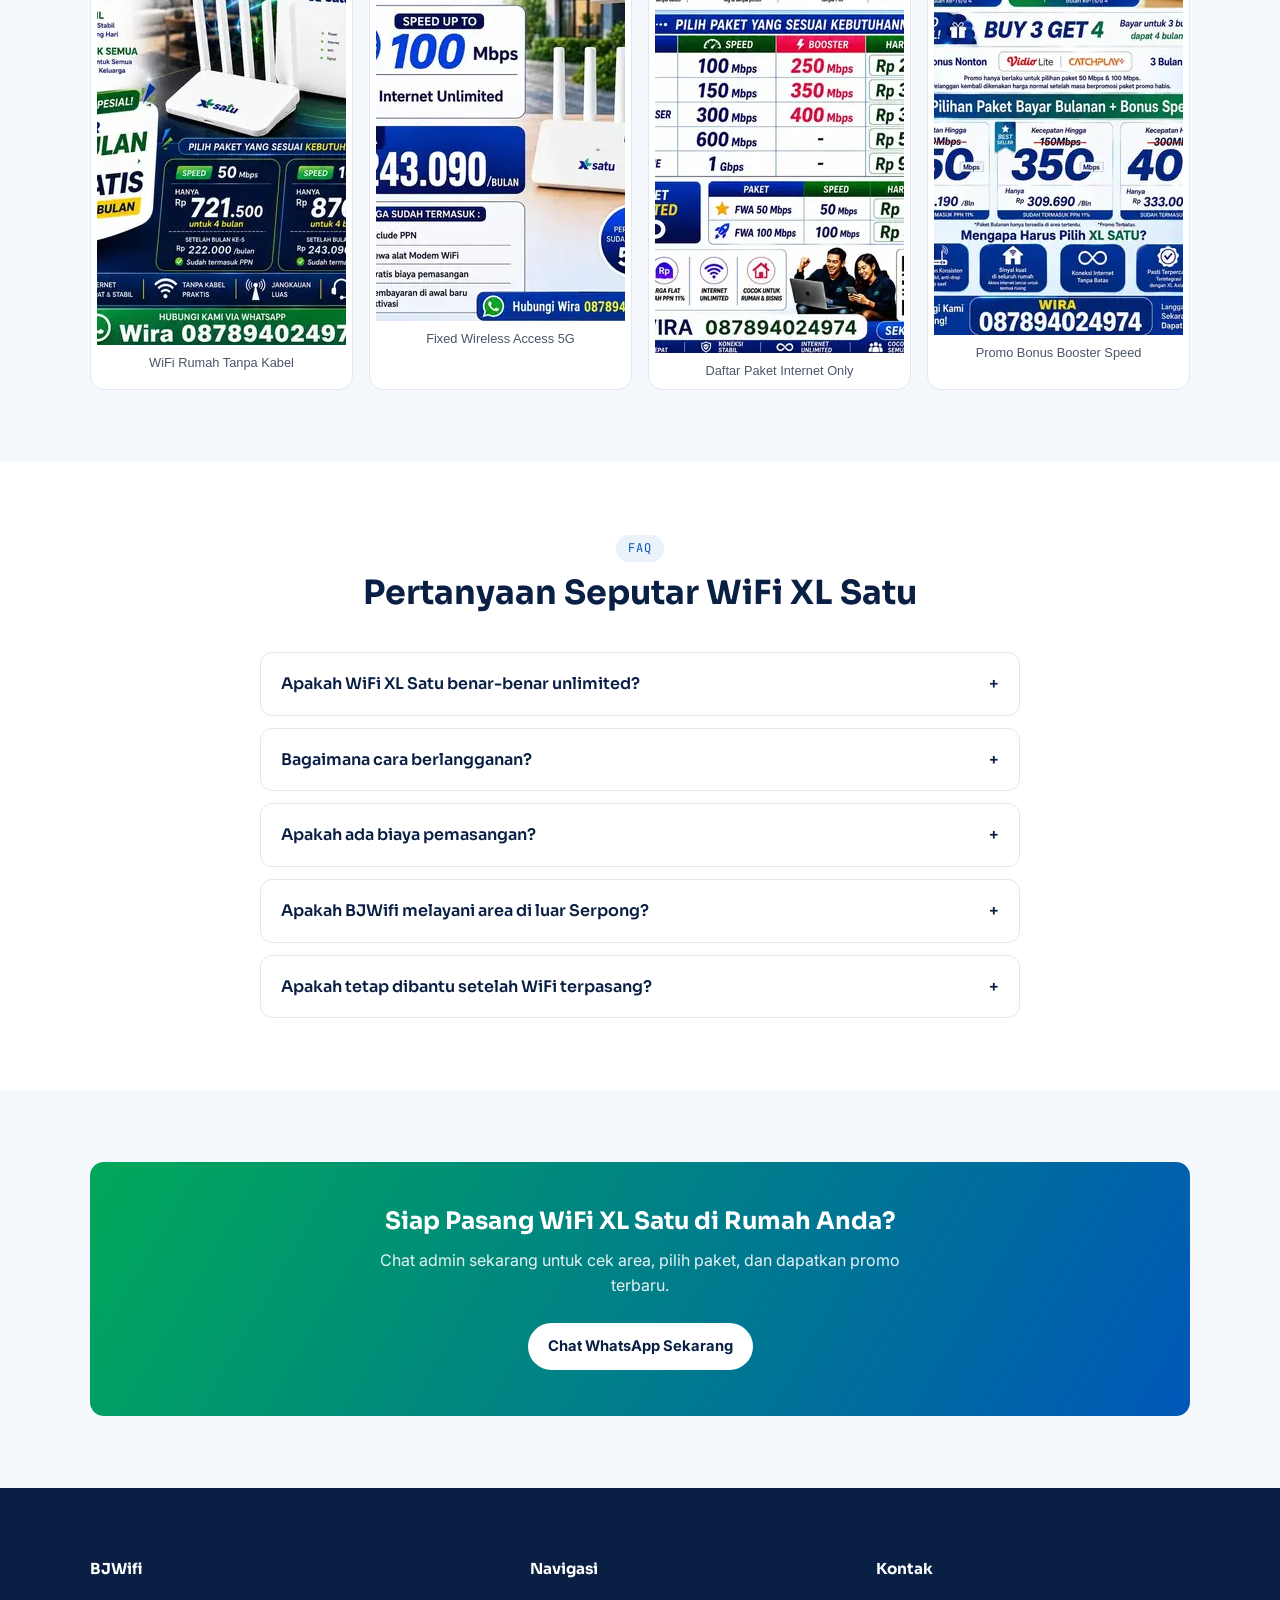
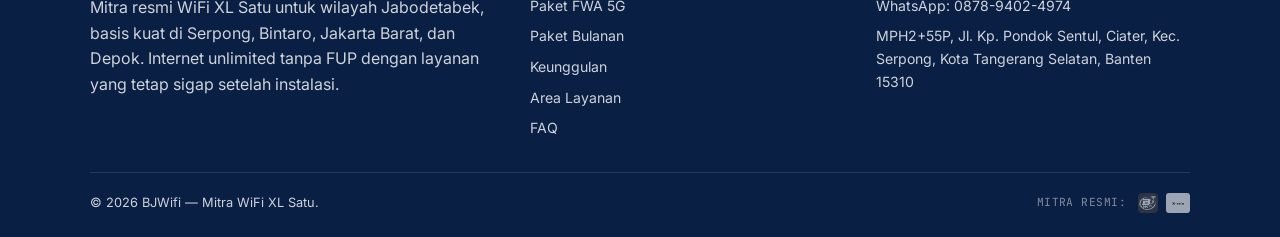
==== commit e074134d: "fix:footer and price product" ====
--- a/index.html
+++ b/index.html
@@ -8,7 +8,7 @@
 <!-- PWA / Offline-first -->
 <link rel="manifest" href="manifest.webmanifest">
 <meta name="theme-color" content="#0A1F44">
-<link rel="icon" href="favicon.ico" sizes="any">
+<link rel="icon" type="image/png" href="assets/img/icons/favicon.png" sizes="32x32">
 <link rel="apple-touch-icon" href="assets/img/icons/apple-touch-icon.png">
 <meta name="mobile-web-app-capable" content="yes">
 <meta name="apple-mobile-web-app-capable" content="yes">
@@ -94,7 +94,7 @@
 <header class="site-header">
   <div class="container header-inner">
     <a href="#top" class="brand">
-      <span class="brand-mark">BJ</span>
+      <img class="brand-img" src="assets/img/bjwifi-nav.png" alt="BJWifi - Mitra WiFi XL Satu" width="44" height="44">
       <span class="brand-text">BJWifi<small>Mitra WiFi XL Satu</small></span>
     </a>
     <nav class="main-nav" id="mainNav" aria-label="Navigasi utama">
@@ -422,6 +422,11 @@
     </div>
     <div class="footer-bottom">
       <span>© 2026 BJWifi — Mitra WiFi XL Satu.</span>
+      <div class="copyright-logos">
+        <span class="copyright-label">Mitra Resmi:</span>
+        <img src="assets/img/bjwifi.jpeg" alt="BJWifi" class="copyright-logo">
+        <img src="assets/img/xlsatu.jpeg" alt="XL Satu" class="copyright-logo copyright-logo--xl">
+      </div>
     </div>
   </div>
 </footer>
--- a/assets/css/style.css
+++ b/assets/css/style.css
@@ -82,10 +82,9 @@
 }
 .header-inner{ display:flex; align-items:center; justify-content:space-between; padding: 14px 20px; }
 .brand{ display:flex; align-items:center; gap:10px; font-family: var(--font-display); font-weight:700; }
-.brand-mark{
-  width:38px; height:38px; border-radius:10px;
-  background: linear-gradient(135deg, var(--blue), var(--green));
-  display:flex; align-items:center; justify-content:center; color:#fff; font-weight:800;
+.brand-img{
+  width:44px; height:44px; border-radius:10px; object-fit:contain;
+  display:block;
 }
 .brand-text{ display:flex; flex-direction:column; line-height:1.1; }
 .brand-text small{ font-family: var(--font-body); font-weight:500; color: var(--ink-soft); font-size:.72rem; }
@@ -158,6 +157,24 @@
 .trust-inner{ display:flex; flex-wrap:wrap; gap:24px; justify-content:center; padding:22px 0; }
 .trust-item{ display:flex; align-items:center; gap:10px; font-size:.88rem; font-weight:600; color: var(--navy); }
 .trust-item .ic{ width:20px; height:20px; flex:none; color: var(--green); }
+
+/* Footer Copyright Logos */
+.copyright-logos{
+  display:flex; align-items:center; gap:8px;
+  opacity:0.6; transition: opacity .2s ease;
+}
+.copyright-logos:hover{ opacity:1; }
+.copyright-label{
+  font-family: var(--font-mono); font-size:0.7rem; text-transform:uppercase;
+  letter-spacing:0.04em; margin-right:4px;
+}
+.copyright-logo{
+  height:20px; width:auto; border-radius:4px;
+  filter: grayscale(100%) brightness(1.2); mix-blend-mode: luminosity;
+}
+.copyright-logo--xl{
+  background:#fff; padding:2px 4px; border-radius:3px;
+}
 
 /* ---------- Package cards ---------- */
 .pkg-grid{ display:grid; grid-template-columns: repeat(auto-fit, minmax(240px,1fr)); gap:22px; }
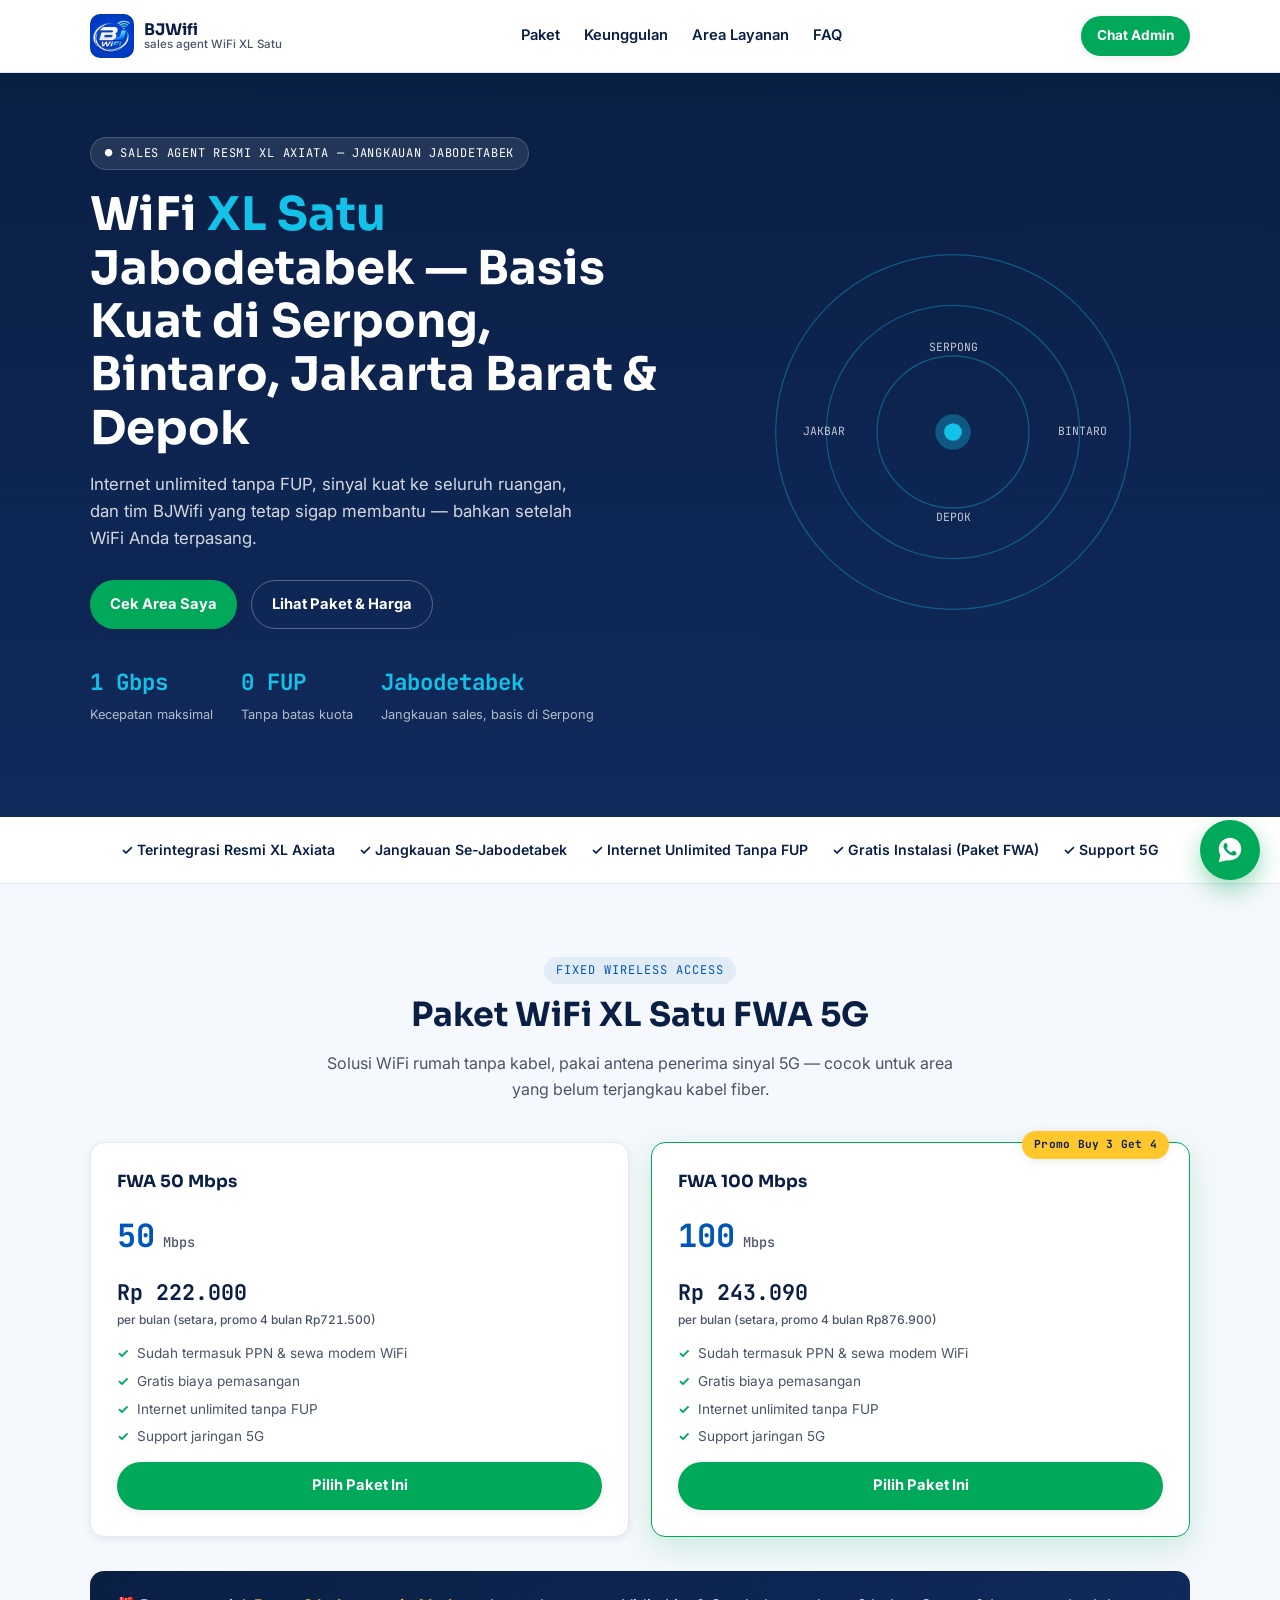
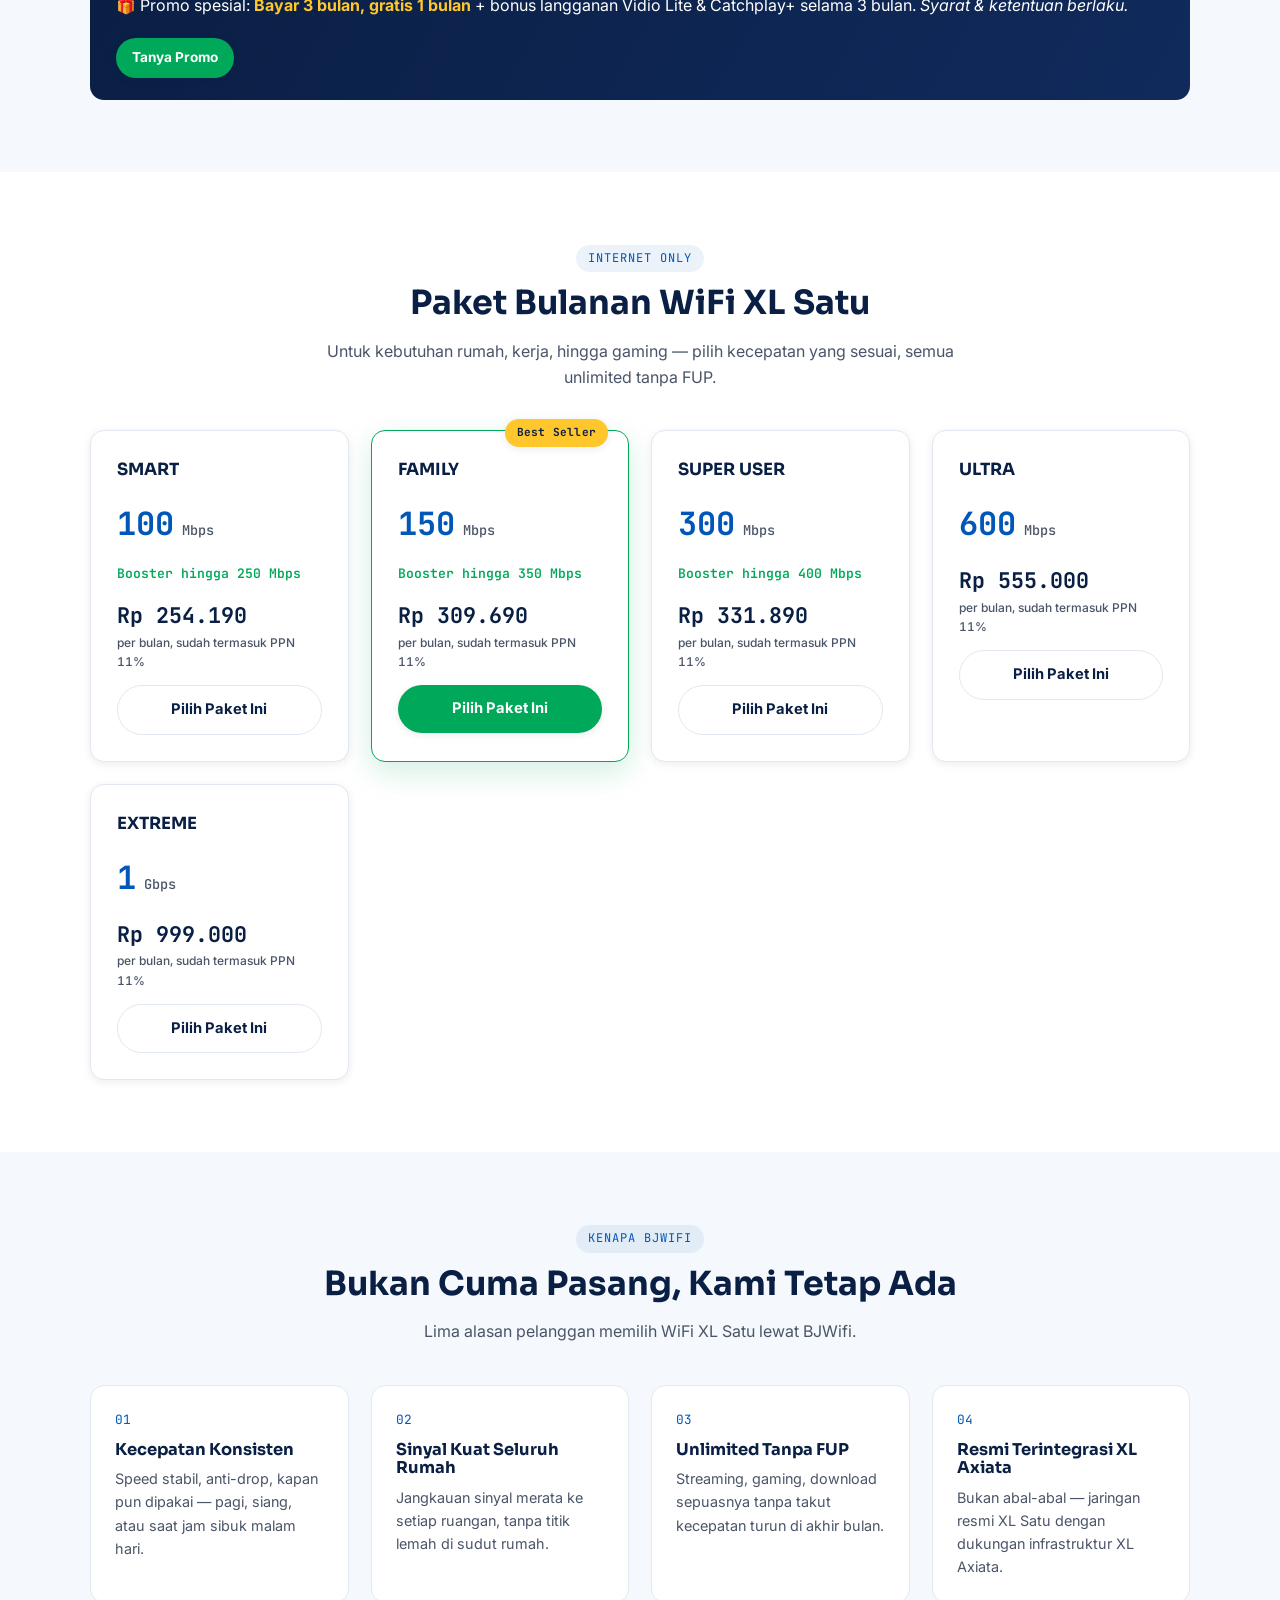
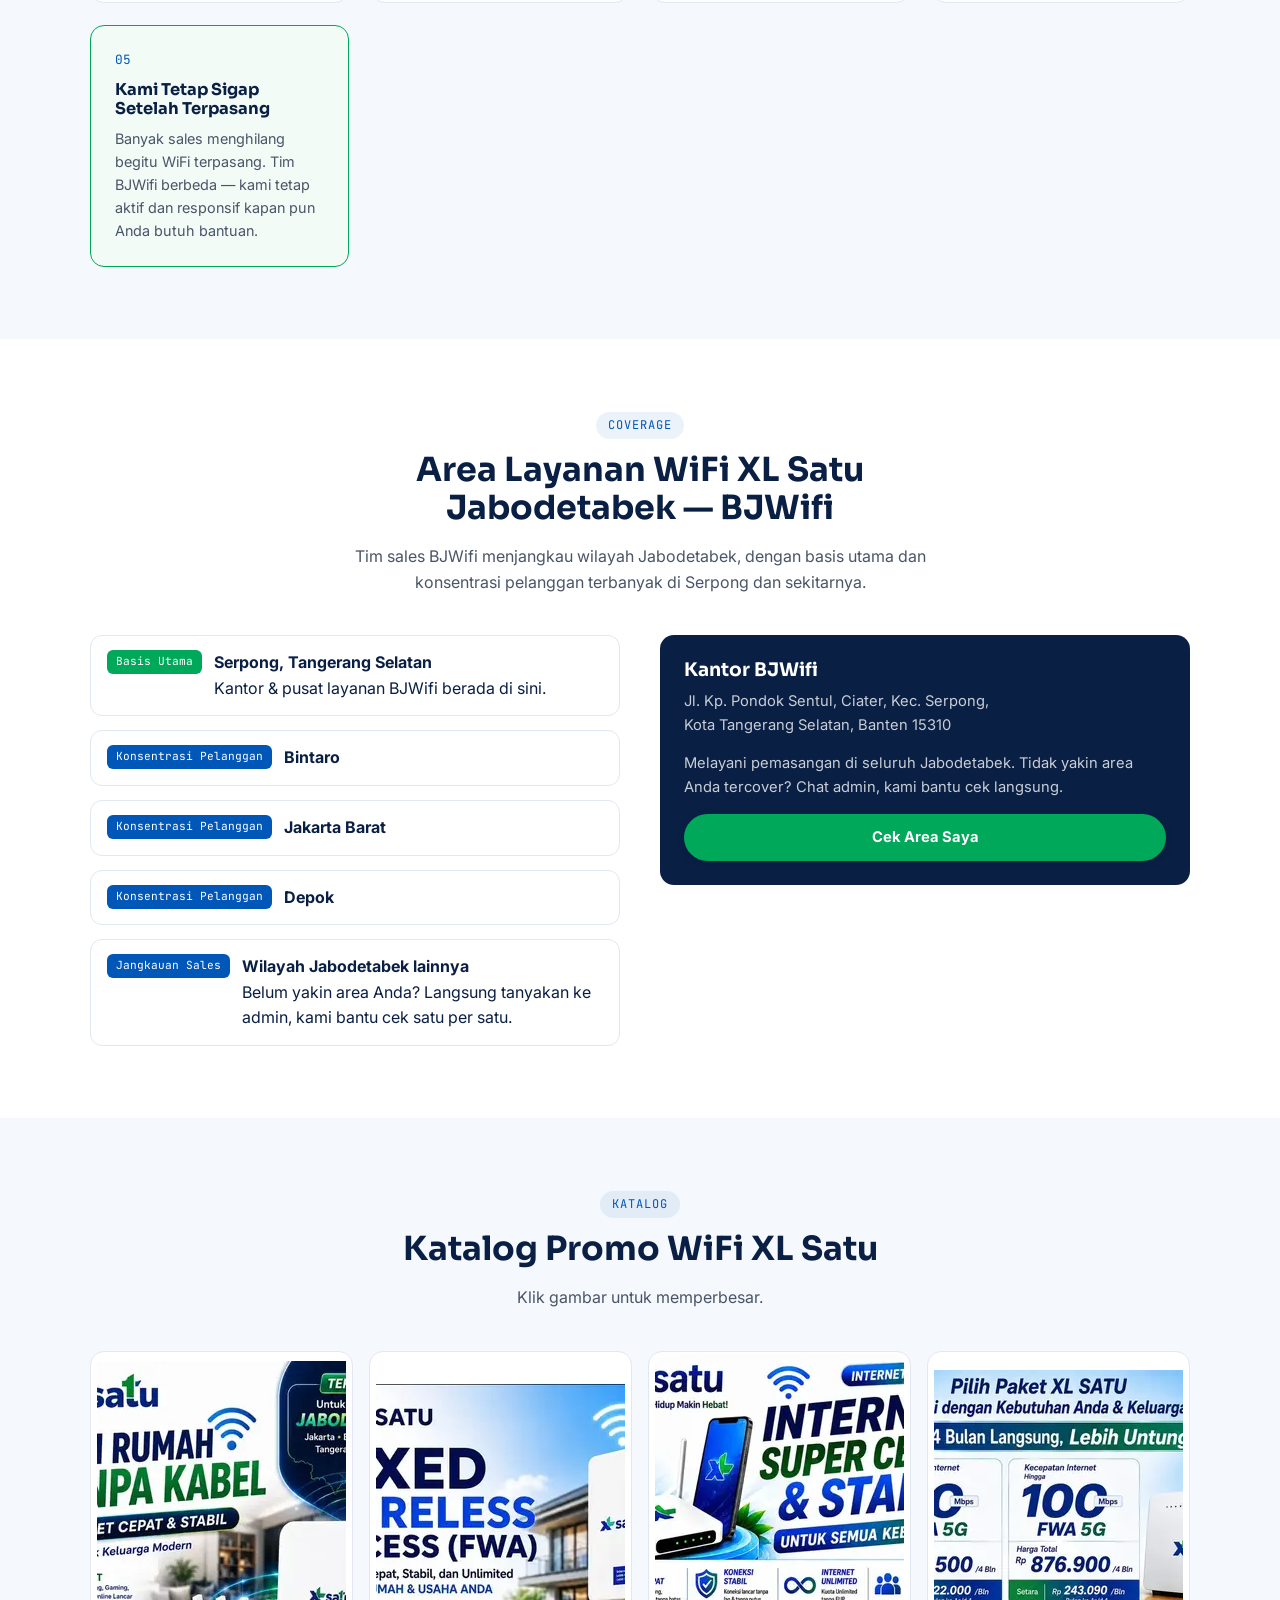
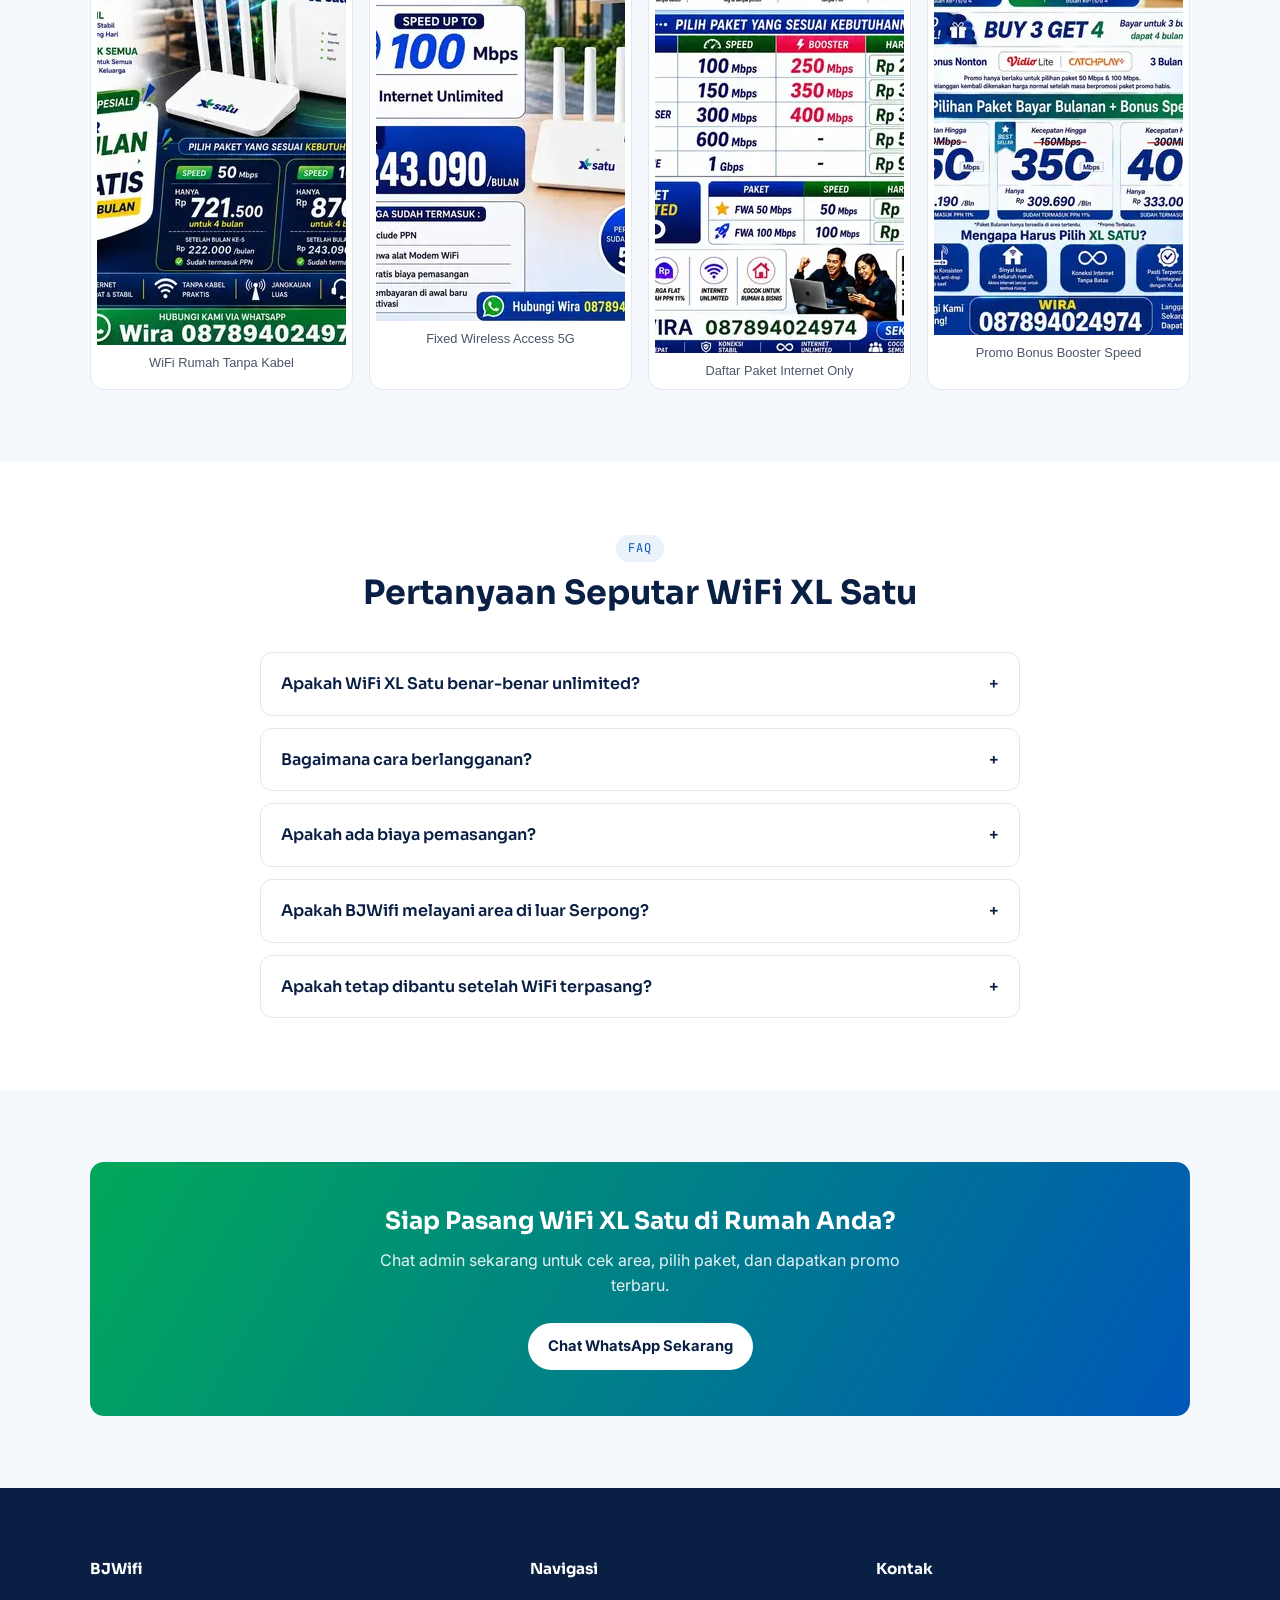
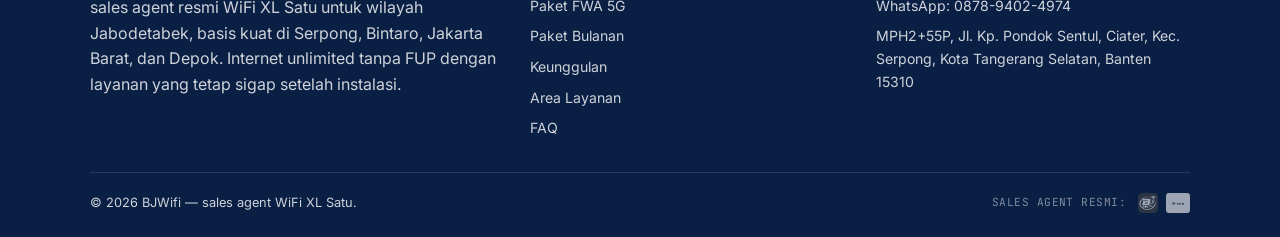
==== commit 4a839244: "fix: mitra to sales" ====
--- a/index.html
+++ b/index.html
@@ -20,7 +20,7 @@
 <!-- Open Graph -->
 <meta property="og:type" content="website">
 <meta property="og:title" content="WiFi XL Satu Jabodetabek | BJWifi Resmi">
-<meta property="og:description" content="Internet rumah XL Satu unlimited tanpa FUP, sinyal kuat, gratis instalasi. Mitra resmi melayani Jabodetabek, basis kuat di Serpong, Bintaro, Jakarta Barat & Depok.">
+<meta property="og:description" content="Internet rumah XL Satu unlimited tanpa FUP, sinyal kuat, gratis instalasi. sales agent resmi melayani Jabodetabek, basis kuat di Serpong, Bintaro, Jakarta Barat & Depok.">
 <meta property="og:url" content="https://TODO-ISI-DOMAIN-ANDA.id/">
 <meta property="og:image" content="https://TODO-ISI-DOMAIN-ANDA.id/assets/img/produk/wifi-rumah-tanpa-kabel.webp">
 <meta property="og:locale" content="id_ID">
@@ -94,8 +94,8 @@
 <header class="site-header">
   <div class="container header-inner">
     <a href="#top" class="brand">
-      <img class="brand-img" src="assets/img/bjwifi-nav.png" alt="BJWifi - Mitra WiFi XL Satu" width="44" height="44">
-      <span class="brand-text">BJWifi<small>Mitra WiFi XL Satu</small></span>
+      <img class="brand-img" src="assets/img/bjwifi-nav.png" alt="BJWifi - sales agent WiFi XL Satu" width="44" height="44">
+      <span class="brand-text">BJWifi<small>sales agent WiFi XL Satu</small></span>
     </a>
     <nav class="main-nav" id="mainNav" aria-label="Navigasi utama">
       <button type="button" class="nav-close" id="navClose" aria-label="Tutup menu">✕</button>
@@ -119,7 +119,7 @@
   <section class="hero">
     <div class="container hero-grid">
       <div>
-        <span class="hero-badge">● Mitra Resmi XL Axiata — Jangkauan Jabodetabek</span>
+        <span class="hero-badge">● sales agent Resmi XL Axiata — Jangkauan Jabodetabek</span>
         <h1>WiFi <span>XL Satu</span> Jabodetabek — Basis Kuat di Serpong, Bintaro, Jakarta Barat & Depok</h1>
         <p class="lead">Internet unlimited tanpa FUP, sinyal kuat ke seluruh ruangan, dan tim BJWifi yang tetap sigap membantu — bahkan setelah WiFi Anda terpasang.</p>
         <div class="hero-cta">
@@ -400,7 +400,7 @@
     <div class="footer-grid">
       <div>
         <h4>BJWifi</h4>
-        <p>Mitra resmi WiFi XL Satu untuk wilayah Jabodetabek, basis kuat di Serpong, Bintaro, Jakarta Barat, dan Depok. Internet unlimited tanpa FUP dengan layanan yang tetap sigap setelah instalasi.</p>
+        <p>sales agent resmi WiFi XL Satu untuk wilayah Jabodetabek, basis kuat di Serpong, Bintaro, Jakarta Barat, dan Depok. Internet unlimited tanpa FUP dengan layanan yang tetap sigap setelah instalasi.</p>
       </div>
       <div>
         <h4>Navigasi</h4>
@@ -421,9 +421,9 @@
       </div>
     </div>
     <div class="footer-bottom">
-      <span>© 2026 BJWifi — Mitra WiFi XL Satu.</span>
+      <span>© 2026 BJWifi — sales agent WiFi XL Satu.</span>
       <div class="copyright-logos">
-        <span class="copyright-label">Mitra Resmi:</span>
+        <span class="copyright-label">sales agent Resmi:</span>
         <img src="assets/img/bjwifi.jpeg" alt="BJWifi" class="copyright-logo">
         <img src="assets/img/xlsatu.jpeg" alt="XL Satu" class="copyright-logo copyright-logo--xl">
       </div>
--- a/assets/css/style.css
+++ b/assets/css/style.css
@@ -306,7 +306,7 @@
   }
   .main-nav.is-open{ transform: translateX(0); visibility:visible; transition: transform .25s ease; }
   .main-nav a{ padding:16px 4px; border-bottom:1px solid var(--line); font-size:1rem; }
-  .main-nav .nav-cta{ display:flex; margin-top:20px; border-bottom:none; }
+  .main-nav .nav-cta{ display:flex; margin-top:20px; border-bottom:none; color:#fff; }
 
   .nav-close{
     display:flex; align-items:center; justify-content:center;
@@ -336,7 +336,8 @@
   .gallery-grid{ grid-template-columns: repeat(2, 1fr); }
   .promo-strip{ flex-direction:column; align-items:stretch; text-align:center; }
   .promo-strip .btn{ width:100%; }
-  .footer-bottom{ flex-direction:column; text-align:center; }
+  .footer-bottom{ flex-direction:column; text-align:center; gap:12px; }
+  .copyright-logos{ justify-content:center; }
 }
 
 /* Tombol WhatsApp mengambang: hormati safe-area di iPhone (notch/home indicator) */
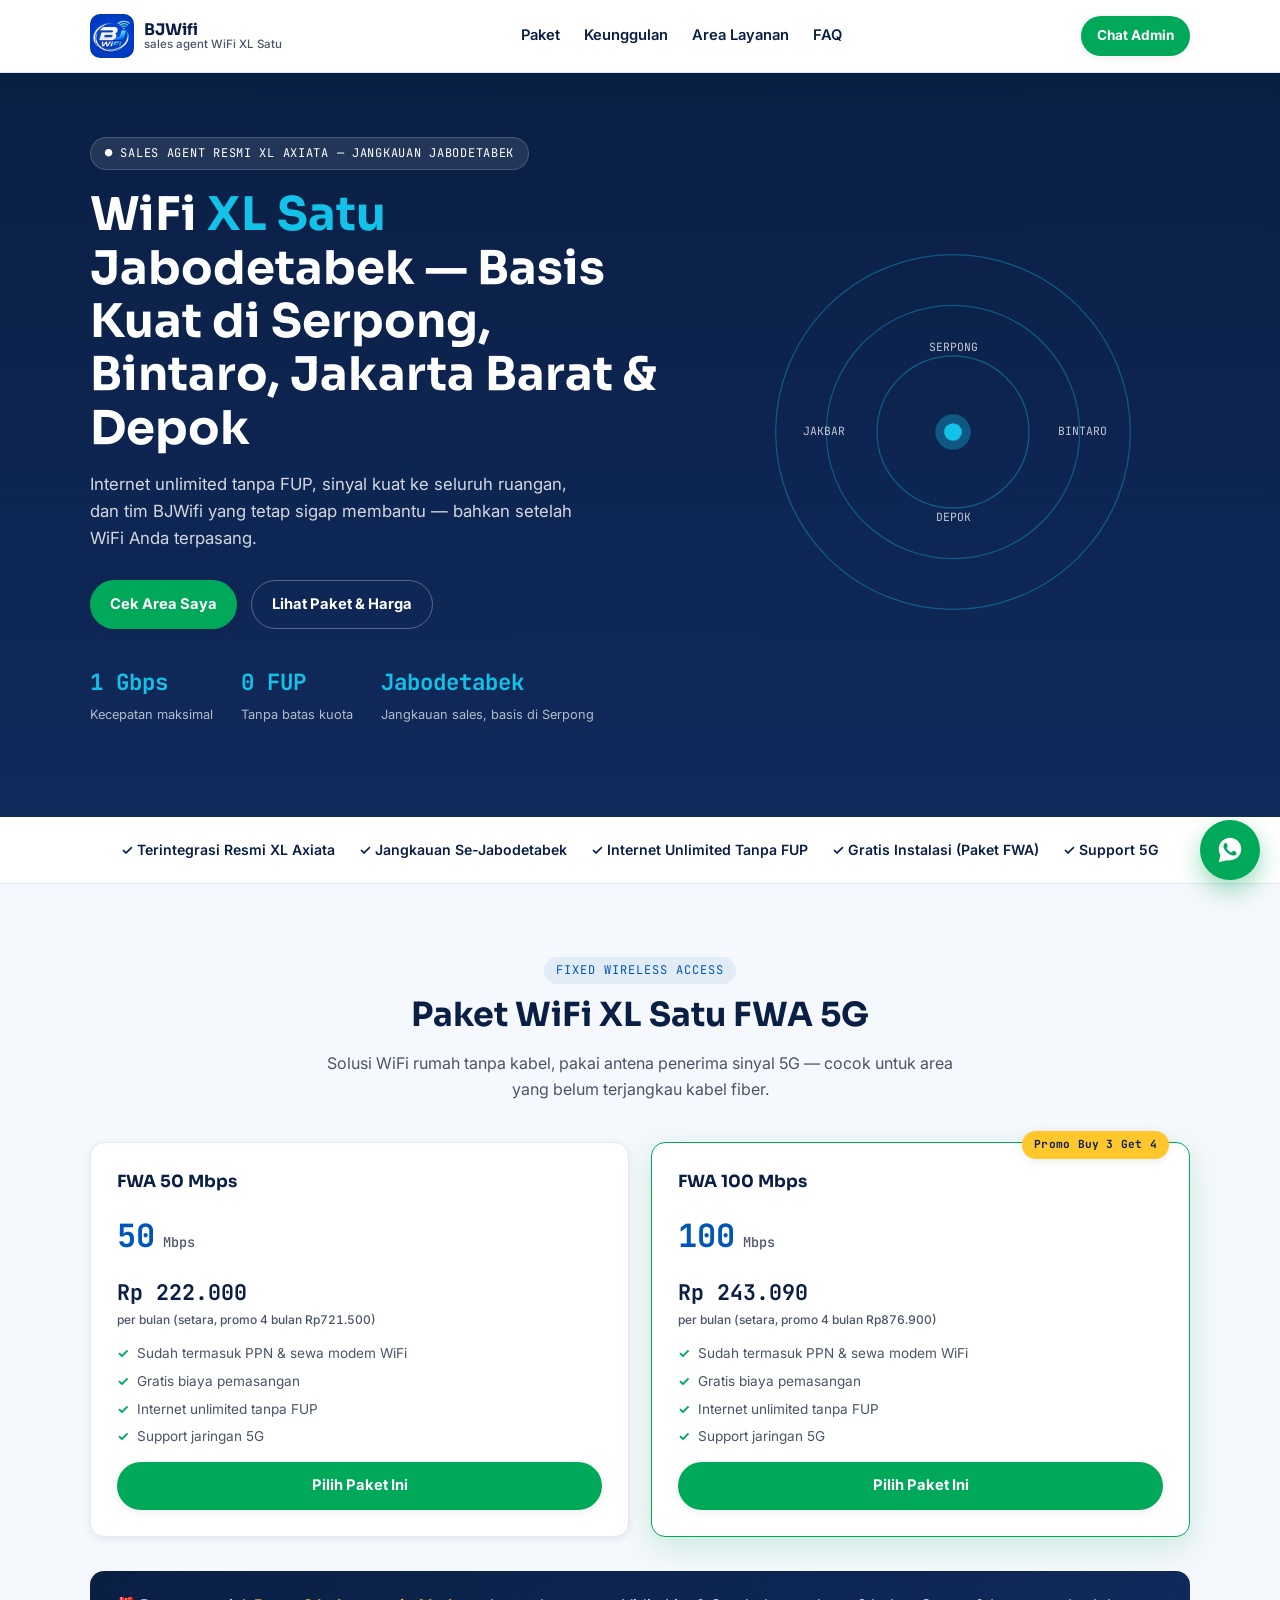
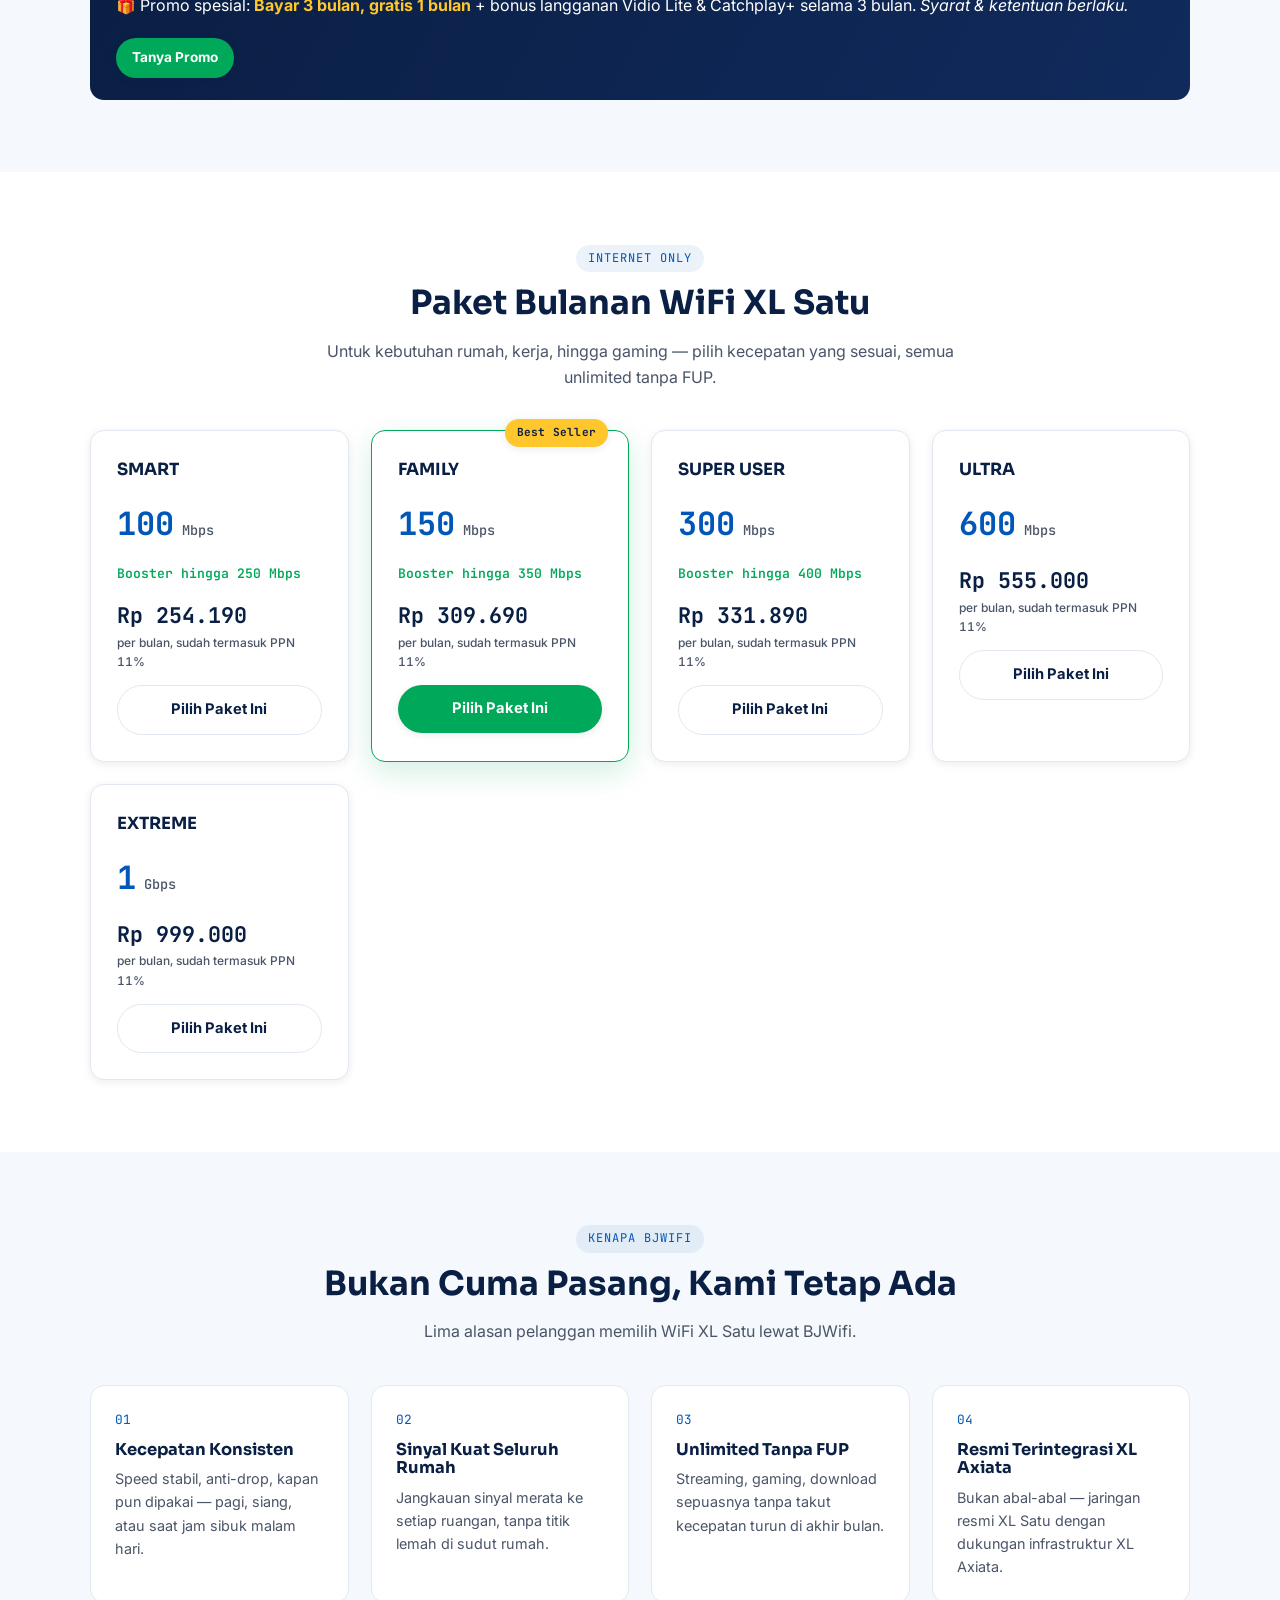
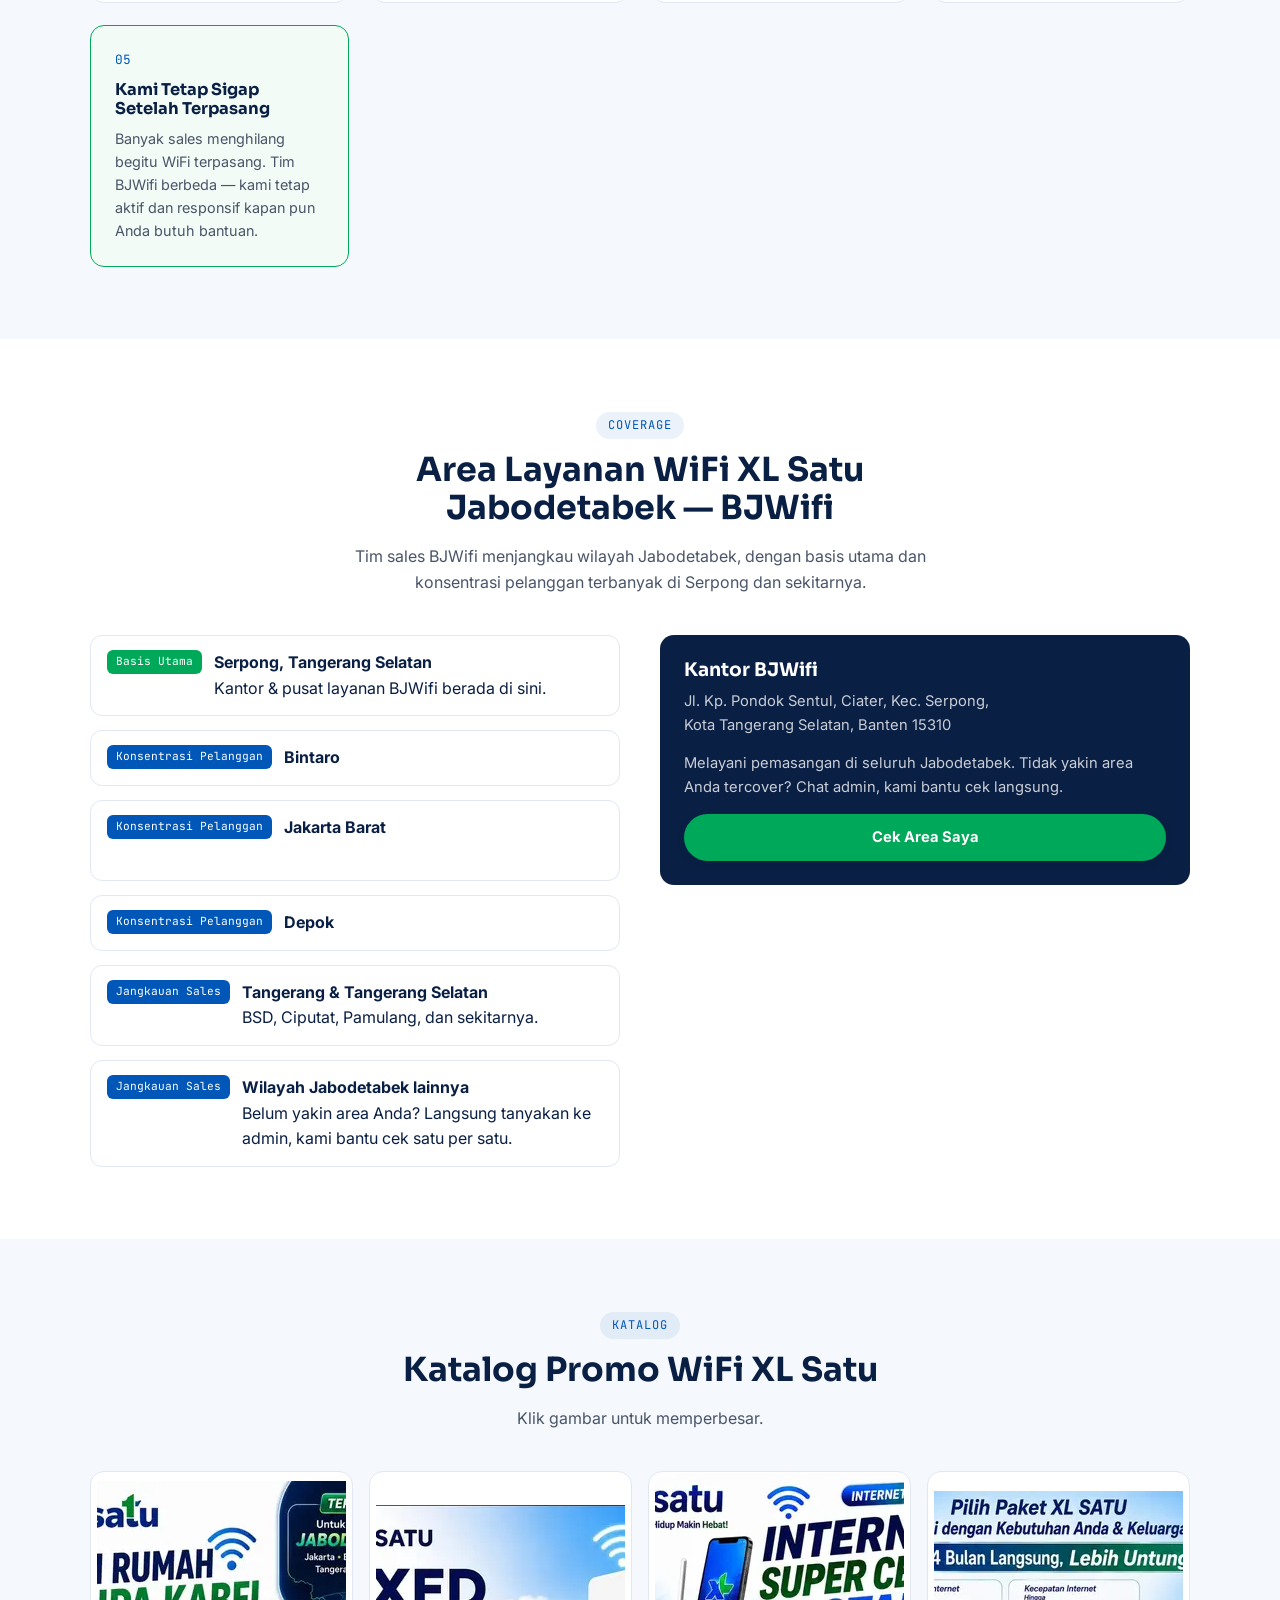
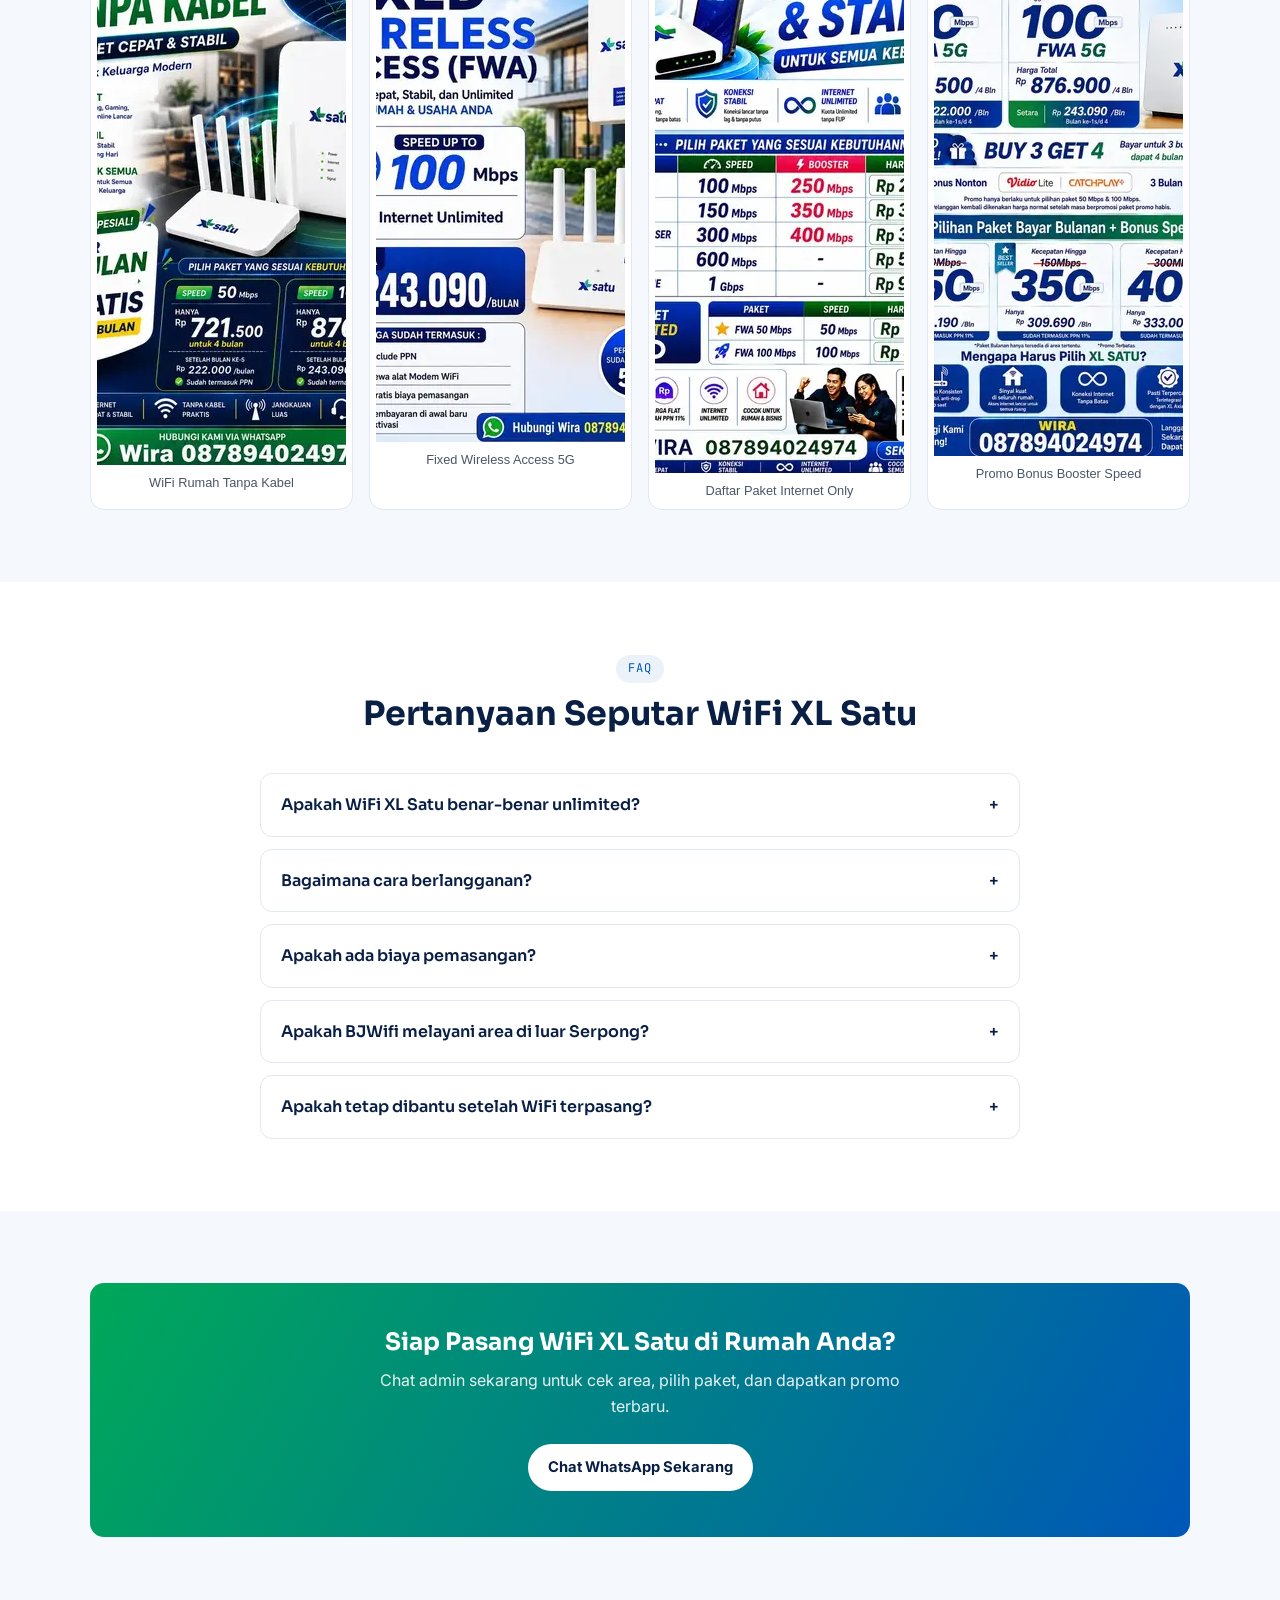
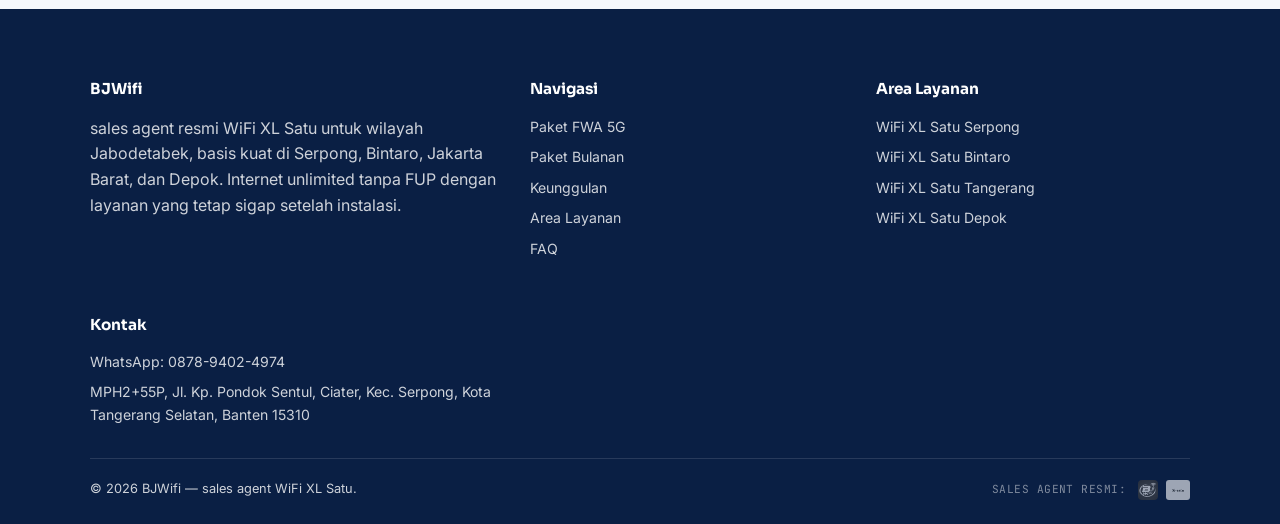
==== commit 8b038e66: "seo: add area landing pages for serpong, bintaro, tangerang, depok" ====
--- a/index.html
+++ b/index.html
@@ -4,6 +4,16 @@
 <meta charset="UTF-8">
 <meta name="viewport" content="width=device-width, initial-scale=1.0, viewport-fit=cover">
 <title>WiFi XL Satu Jabodetabek | BJWifi Resmi - Serpong, Bintaro, Jakarta Barat, Depok</title>
+
+<!-- Google Analytics -->
+<script async src="https://www.googletagmanager.com/gtag/js?id=G-2GN4KE0QWS"></script>
+<script>
+    window.dataLayer = window.dataLayer || [];
+    function gtag(){dataLayer.push(arguments);}
+    gtag('js', new Date());
+
+    gtag('config', 'G-2GN4KE0QWS');
+</script>
 
 <!-- PWA / Offline-first -->
 <link rel="manifest" href="manifest.webmanifest">
@@ -15,14 +25,15 @@
 <meta name="apple-mobile-web-app-status-bar-style" content="black-translucent">
 <meta name="apple-mobile-web-app-title" content="BJWifi">
 <meta name="description" content="Pasang WiFi XL Satu resmi se-Jabodetabek, basis kuat di Serpong, Bintaro, Jakarta Barat & Depok. Internet unlimited tanpa FUP, gratis instalasi, mulai Rp222rb/bulan. Chat admin sekarang.">
-<link rel="canonical" href="https://TODO-ISI-DOMAIN-ANDA.id/">
+<meta name="robots" content="index, follow">
+<link rel="canonical" href="https://xlsatu-bjwifi.id/">
 
 <!-- Open Graph -->
 <meta property="og:type" content="website">
 <meta property="og:title" content="WiFi XL Satu Jabodetabek | BJWifi Resmi">
 <meta property="og:description" content="Internet rumah XL Satu unlimited tanpa FUP, sinyal kuat, gratis instalasi. sales agent resmi melayani Jabodetabek, basis kuat di Serpong, Bintaro, Jakarta Barat & Depok.">
-<meta property="og:url" content="https://TODO-ISI-DOMAIN-ANDA.id/">
-<meta property="og:image" content="https://TODO-ISI-DOMAIN-ANDA.id/assets/img/produk/wifi-rumah-tanpa-kabel.webp">
+<meta property="og:url" content="https://xlsatu-bjwifi.id/">
+<meta property="og:image" content="https://xlsatu-bjwifi.id/assets/img/produk/wifi-rumah-tanpa-kabel.webp">
 <meta property="og:locale" content="id_ID">
 <meta name="twitter:card" content="summary_large_image">
 
@@ -37,7 +48,7 @@
   "@context": "https://schema.org",
   "@type": "LocalBusiness",
   "name": "BJWifi - WiFi XL Satu",
-  "image": "https://TODO-ISI-DOMAIN-ANDA.id/assets/img/produk/wifi-rumah-tanpa-kabel.webp",
+  "image": "https://xlsatu-bjwifi.id/assets/img/produk/wifi-rumah-tanpa-kabel.webp",
   "telephone": "+6287894024974",
   "priceRange": "Rp222.000 - Rp999.000",
   "address": {
@@ -49,7 +60,7 @@
     "addressCountry": "ID"
   },
   "areaServed": ["Jabodetabek", "Serpong", "Bintaro", "Jakarta Barat", "Depok"],
-  "url": "https://TODO-ISI-DOMAIN-ANDA.id/"
+  "url": "https://xlsatu-bjwifi.id/"
 }
 </script>
 
@@ -305,10 +316,11 @@
       </div>
       <div class="coverage-wrap">
         <ul class="coverage-list">
-          <li><span class="coverage-tag tag-primary">Basis Utama</span> <div><strong>Serpong, Tangerang Selatan</strong><br>Kantor & pusat layanan BJWifi berada di sini.</div></li>
-          <li><span class="coverage-tag tag-expand">Konsentrasi Pelanggan</span> <div><strong>Bintaro</strong></div></li>
-          <li><span class="coverage-tag tag-expand">Konsentrasi Pelanggan</span> <div><strong>Jakarta Barat</strong></div></li>
-          <li><span class="coverage-tag tag-expand">Konsentrasi Pelanggan</span> <div><strong>Depok</strong></div></li>
+          <li><span class="coverage-tag tag-primary">Basis Utama</span> <div><strong><a href="serpong.html">Serpong, Tangerang Selatan</a></strong><br>Kantor & pusat layanan BJWifi berada di sini.</div></li>
+          <li><span class="coverage-tag tag-expand">Konsentrasi Pelanggan</span> <div><strong><a href="bintaro.html">Bintaro</a></strong></div></li>
+          <li><span class="coverage-tag tag-expand">Konsentrasi Pelanggan</span> <div><strong>Jakarta Barat</strong><br>&nbsp;</div></li>
+          <li><span class="coverage-tag tag-expand">Konsentrasi Pelanggan</span> <div><strong><a href="depok.html">Depok</a></strong></div></li>
+          <li><span class="coverage-tag tag-expand">Jangkauan Sales</span> <div><strong><a href="tangerang.html">Tangerang &amp; Tangerang Selatan</a></strong><br>BSD, Ciputat, Pamulang, dan sekitarnya.</div></li>
           <li><span class="coverage-tag tag-expand">Jangkauan Sales</span> <div><strong>Wilayah Jabodetabek lainnya</strong><br>Belum yakin area Anda? Langsung tanyakan ke admin, kami bantu cek satu per satu.</div></li>
         </ul>
         <div class="office-card">
@@ -413,6 +425,15 @@
         </ul>
       </div>
       <div>
+        <h4>Area Layanan</h4>
+        <ul>
+          <li><a href="serpong.html">WiFi XL Satu Serpong</a></li>
+          <li><a href="bintaro.html">WiFi XL Satu Bintaro</a></li>
+          <li><a href="tangerang.html">WiFi XL Satu Tangerang</a></li>
+          <li><a href="depok.html">WiFi XL Satu Depok</a></li>
+        </ul>
+      </div>
+      <div>
         <h4>Kontak</h4>
         <ul>
           <li>WhatsApp: <a href="https://wa.me/6287894024974" target="_blank" rel="noopener">0878-9402-4974</a></li>
